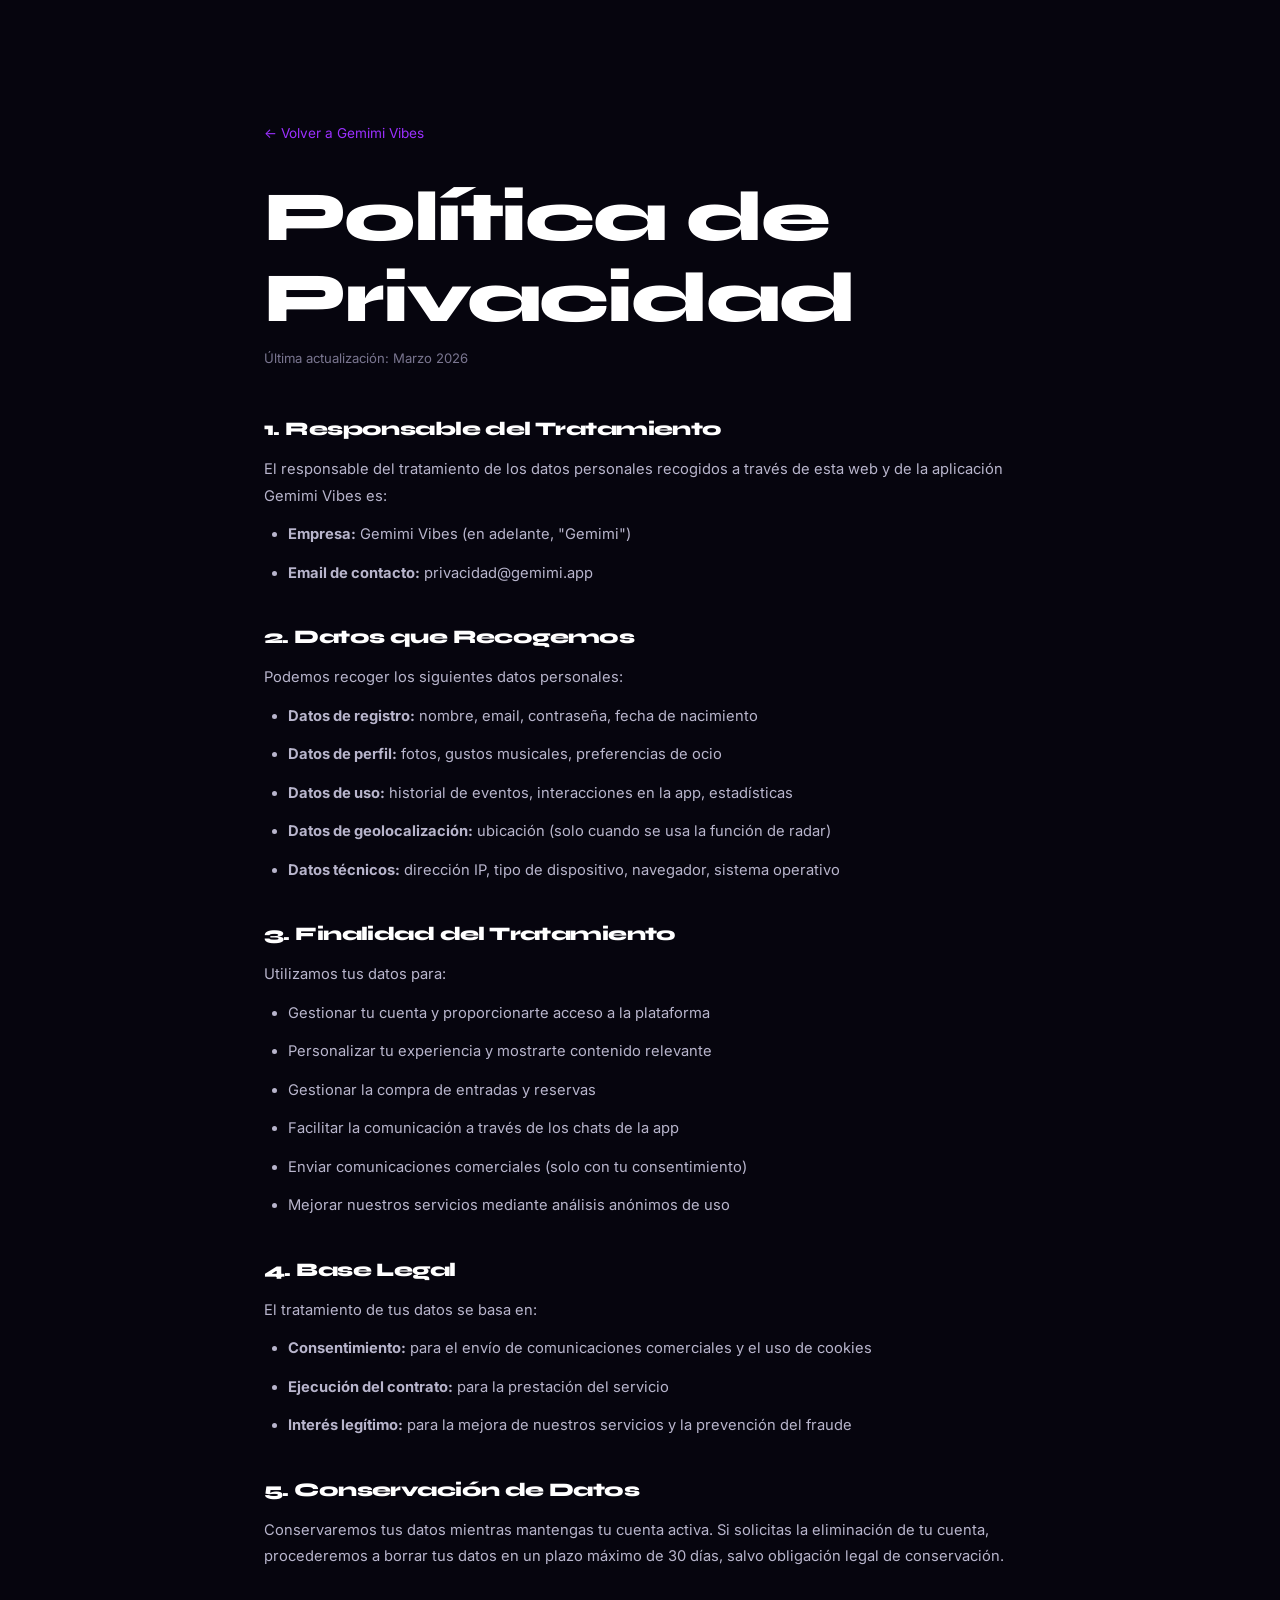
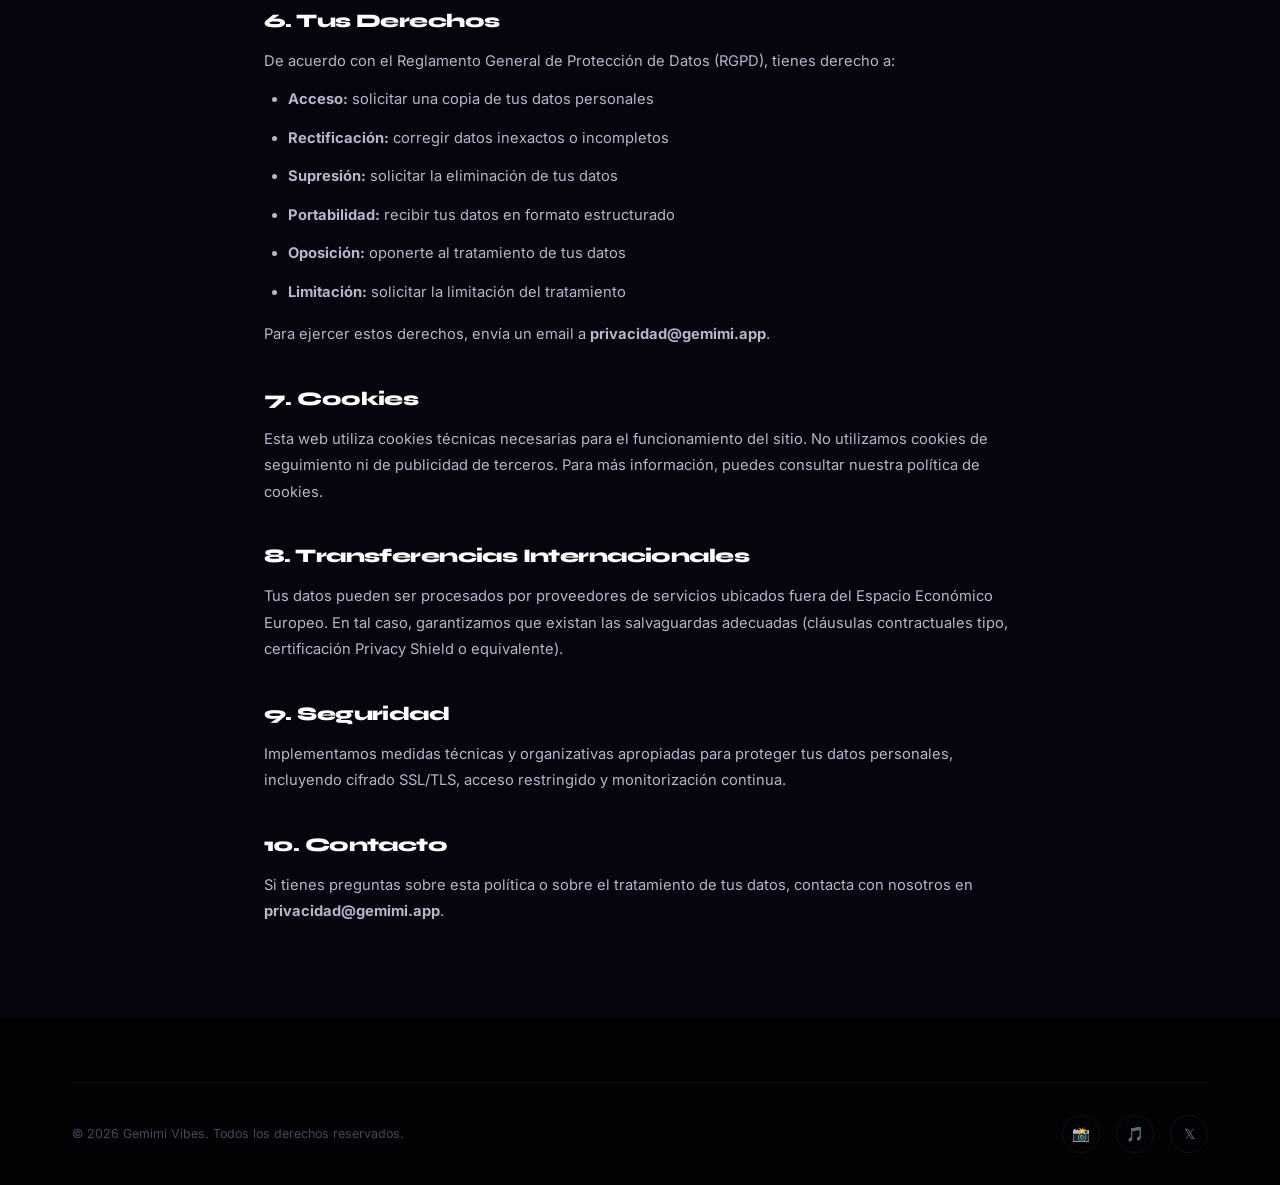
==== privacidad.html @ 0c58f9e0 "sesión: fixes landing (dashboard, intro, scroll, barras), marketing CTA, meta tags OG, páginas legal" ====
<!DOCTYPE html>
<html lang="es">

<head>
    <meta charset="UTF-8">
    <meta name="viewport" content="width=device-width, initial-scale=1.0">
    <meta name="description" content="Política de Privacidad de Gemimi Vibes — Cómo protegemos tus datos personales.">
    <title>Política de Privacidad — Gemimi Vibes</title>
    <meta name="theme-color" content="#06050E">
    <link rel="stylesheet" href="styles.css?v=14">
    <link rel="icon" type="image/png" href="logo-icon.png">
    <style>
        .legal-page {
            max-width: 800px;
            margin: 0 auto;
            padding: 120px 24px 80px;
        }

        .legal-page h1 {
            margin-bottom: 8px;
        }

        .legal-page .legal-updated {
            font-size: 0.82rem;
            color: var(--text-tertiary);
            margin-bottom: 48px;
        }

        .legal-page h2 {
            font-size: 1.2rem;
            margin: 40px 0 16px;
            color: var(--text-primary);
        }

        .legal-page p,
        .legal-page li {
            color: var(--text-secondary);
            font-size: 0.92rem;
            line-height: 1.8;
            margin-bottom: 12px;
        }

        .legal-page ul {
            padding-left: 24px;
            margin-bottom: 16px;
        }

        .legal-page a {
            color: var(--purple);
        }

        .legal-page a:hover {
            color: var(--pink);
        }

        .legal-back {
            display: inline-flex;
            align-items: center;
            gap: 8px;
            color: var(--text-tertiary);
            font-size: 0.85rem;
            margin-bottom: 32px;
            transition: color 0.2s;
        }

        .legal-back:hover {
            color: var(--purple);
        }
    </style>
</head>

<body>
    <div class="legal-page">
        <a href="index.html" class="legal-back">← Volver a Gemimi Vibes</a>
        <h1>Política de Privacidad</h1>
        <p class="legal-updated">Última actualización: Marzo 2026</p>

        <h2>1. Responsable del Tratamiento</h2>
        <p>El responsable del tratamiento de los datos personales recogidos a través de esta web y de la aplicación
            Gemimi Vibes es:</p>
        <ul>
            <li><strong>Empresa:</strong> Gemimi Vibes (en adelante, "Gemimi")</li>
            <li><strong>Email de contacto:</strong> privacidad@gemimi.app</li>
        </ul>

        <h2>2. Datos que Recogemos</h2>
        <p>Podemos recoger los siguientes datos personales:</p>
        <ul>
            <li><strong>Datos de registro:</strong> nombre, email, contraseña, fecha de nacimiento</li>
            <li><strong>Datos de perfil:</strong> fotos, gustos musicales, preferencias de ocio</li>
            <li><strong>Datos de uso:</strong> historial de eventos, interacciones en la app, estadísticas</li>
            <li><strong>Datos de geolocalización:</strong> ubicación (solo cuando se usa la función de radar)</li>
            <li><strong>Datos técnicos:</strong> dirección IP, tipo de dispositivo, navegador, sistema operativo</li>
        </ul>

        <h2>3. Finalidad del Tratamiento</h2>
        <p>Utilizamos tus datos para:</p>
        <ul>
            <li>Gestionar tu cuenta y proporcionarte acceso a la plataforma</li>
            <li>Personalizar tu experiencia y mostrarte contenido relevante</li>
            <li>Gestionar la compra de entradas y reservas</li>
            <li>Facilitar la comunicación a través de los chats de la app</li>
            <li>Enviar comunicaciones comerciales (solo con tu consentimiento)</li>
            <li>Mejorar nuestros servicios mediante análisis anónimos de uso</li>
        </ul>

        <h2>4. Base Legal</h2>
        <p>El tratamiento de tus datos se basa en:</p>
        <ul>
            <li><strong>Consentimiento:</strong> para el envío de comunicaciones comerciales y el uso de cookies</li>
            <li><strong>Ejecución del contrato:</strong> para la prestación del servicio</li>
            <li><strong>Interés legítimo:</strong> para la mejora de nuestros servicios y la prevención del fraude</li>
        </ul>

        <h2>5. Conservación de Datos</h2>
        <p>Conservaremos tus datos mientras mantengas tu cuenta activa. Si solicitas la eliminación de tu cuenta,
            procederemos a borrar tus datos en un plazo máximo de 30 días, salvo obligación legal de conservación.</p>

        <h2>6. Tus Derechos</h2>
        <p>De acuerdo con el Reglamento General de Protección de Datos (RGPD), tienes derecho a:</p>
        <ul>
            <li><strong>Acceso:</strong> solicitar una copia de tus datos personales</li>
            <li><strong>Rectificación:</strong> corregir datos inexactos o incompletos</li>
            <li><strong>Supresión:</strong> solicitar la eliminación de tus datos</li>
            <li><strong>Portabilidad:</strong> recibir tus datos en formato estructurado</li>
            <li><strong>Oposición:</strong> oponerte al tratamiento de tus datos</li>
            <li><strong>Limitación:</strong> solicitar la limitación del tratamiento</li>
        </ul>
        <p>Para ejercer estos derechos, envía un email a <strong>privacidad@gemimi.app</strong>.</p>

        <h2>7. Cookies</h2>
        <p>Esta web utiliza cookies técnicas necesarias para el funcionamiento del sitio. No utilizamos cookies de
            seguimiento ni de publicidad de terceros. Para más información, puedes consultar nuestra política de
            cookies.</p>

        <h2>8. Transferencias Internacionales</h2>
        <p>Tus datos pueden ser procesados por proveedores de servicios ubicados fuera del Espacio Económico Europeo. En
            tal caso, garantizamos que existan las salvaguardas adecuadas (cláusulas contractuales tipo, certificación
            Privacy Shield o equivalente).</p>

        <h2>9. Seguridad</h2>
        <p>Implementamos medidas técnicas y organizativas apropiadas para proteger tus datos personales, incluyendo
            cifrado SSL/TLS, acceso restringido y monitorización continua.</p>

        <h2>10. Contacto</h2>
        <p>Si tienes preguntas sobre esta política o sobre el tratamiento de tus datos, contacta con nosotros en
            <strong>privacidad@gemimi.app</strong>.</p>
    </div>

    <footer class="footer">
        <div class="container">
            <div class="footer-bottom">
                <p>&copy; 2026 Gemimi Vibes. Todos los derechos reservados.</p>
                <div class="social-links">
                    <a href="#" aria-label="Instagram">📸</a>
                    <a href="#" aria-label="TikTok">🎵</a>
                    <a href="#" aria-label="Twitter">𝕏</a>
                </div>
            </div>
        </div>
    </footer>
</body>

</html>
---- styles.css ----
/* ============================================
   GEMIMI VIBES — Official Website v2
   Premium Nightlife Design System
   ============================================ */

@import url('https://fonts.googleapis.com/css2?family=Syne:wght@400;500;600;700;800&family=Inter:wght@300;400;500;600;700&display=swap');

/* --- Design Tokens --- */
:root {
  /* Brand Colors — from official logo */
  --purple: #9B30FF;
  --purple-dark: #7B2FBE;
  --purple-deep: #5A1F8E;
  --pink: #FF4D6A;
  --pink-light: #FF6B8A;
  --gold: #FFD700;
  --gold-amber: #FFA500;

  /* Neon accents */
  --neon-cyan: #00E5FF;
  --neon-green: #00FF88;

  /* Backgrounds */
  --bg-void: #020204;
  --bg-deep: #06050E;
  --bg-dark: #0B0A14;
  --bg-card: #12111E;
  --bg-elevated: #1A1828;
  --bg-glass: rgba(18, 17, 30, 0.6);

  /* Text */
  --text-primary: #FFFFFF;
  --text-secondary: #B8B5CC;
  --text-tertiary: #7A7690;
  --text-disabled: #4A475C;

  /* Gradients */
  --gradient-brand: linear-gradient(135deg, var(--purple), var(--pink));
  --gradient-gold: linear-gradient(135deg, var(--gold), var(--gold-amber));
  --gradient-purple: linear-gradient(135deg, var(--purple), var(--purple-deep));
  --gradient-hero-bg:
    radial-gradient(ellipse at 20% 50%, rgba(155, 48, 255, 0.12) 0%, transparent 50%),
    radial-gradient(ellipse at 80% 20%, rgba(255, 77, 106, 0.08) 0%, transparent 50%),
    radial-gradient(ellipse at 50% 80%, rgba(255, 215, 0, 0.04) 0%, transparent 50%),
    var(--bg-deep);

  /* Typography */
  --font-display: 'Syne', sans-serif;
  --font-body: 'Inter', sans-serif;

  /* Spacing */
  --space-xs: 0.25rem;
  --space-sm: 0.5rem;
  --space-md: 1rem;
  --space-lg: 1.5rem;
  --space-xl: 2rem;
  --space-2xl: 3rem;
  --space-3xl: 4rem;
  --space-4xl: 6rem;
  --space-5xl: 8rem;

  /* Border Radius */
  --radius-sm: 8px;
  --radius-md: 14px;
  --radius-lg: 22px;
  --radius-xl: 30px;
  --radius-full: 50%;

  /* Glows */
  --glow-purple: 0 0 25px rgba(155, 48, 255, 0.35), 0 0 70px rgba(155, 48, 255, 0.1);
  --glow-pink: 0 0 25px rgba(255, 77, 106, 0.35), 0 0 70px rgba(255, 77, 106, 0.1);
  --glow-gold: 0 0 25px rgba(255, 215, 0, 0.35), 0 0 70px rgba(255, 215, 0, 0.1);
  --glow-cyan: 0 0 25px rgba(0, 229, 255, 0.35), 0 0 70px rgba(0, 229, 255, 0.1);
  --glow-text-purple: 0 0 12px rgba(155, 48, 255, 0.6), 0 0 40px rgba(155, 48, 255, 0.2);
  --gradient-cyan: linear-gradient(135deg, var(--neon-cyan), var(--purple));

  /* Transitions */
  --transition-fast: 0.25s cubic-bezier(0.4, 0, 0.2, 1);
  --transition-smooth: 0.5s cubic-bezier(0.4, 0, 0.2, 1);
  --transition-slow: 0.8s cubic-bezier(0.22, 1, 0.36, 1);
}

/* --- Reset --- */
*,
*::before,
*::after {
  margin: 0;
  padding: 0;
  box-sizing: border-box;
}

html {
  scroll-behavior: smooth;
  font-size: 16px;
  overflow-x: hidden;
}

body {
  font-family: var(--font-body);
  background: var(--bg-deep);
  color: var(--text-primary);
  line-height: 1.6;
  -webkit-font-smoothing: antialiased;
  -moz-osx-font-smoothing: grayscale;
  overflow-x: hidden;
}

body.intro-active {
  overflow: hidden;
}

a {
  color: var(--purple);
  text-decoration: none;
  transition: color var(--transition-fast);
}

a:hover {
  color: var(--pink);
}

img {
  max-width: 100%;
  height: auto;
  display: block;
}

/* --- Typography --- */
h1,
h2,
h3,
h4,
h5 {
  font-family: var(--font-display);
  font-weight: 800;
  line-height: 1.15;
  letter-spacing: -0.03em;
}

h1 {
  font-size: clamp(2.5rem, 5.5vw, 4.5rem);
}

h2 {
  font-size: clamp(2.2rem, 4.5vw, 4rem);
}

h3 {
  font-size: clamp(1.3rem, 2.5vw, 1.75rem);
}

.text-gradient {
  background: var(--gradient-brand);
  -webkit-background-clip: text;
  -webkit-text-fill-color: transparent;
  background-clip: text;
}

.text-gradient .word-reveal {
  background: var(--gradient-brand);
  -webkit-background-clip: text;
  -webkit-text-fill-color: transparent;
  background-clip: text;
}

.text-gradient-gold {
  background: var(--gradient-gold);
  -webkit-background-clip: text;
  -webkit-text-fill-color: transparent;
  background-clip: text;
}

.text-gradient-gold .word-reveal {
  background: var(--gradient-gold);
  -webkit-background-clip: text;
  -webkit-text-fill-color: transparent;
  background-clip: text;
}

/* --- Layout --- */
.container {
  max-width: 1200px;
  margin: 0 auto;
  padding: 0 var(--space-xl);
}

section {
  padding: var(--space-5xl) 0;
  position: relative;
}

/* ============================================
   CINEMATIC INTRO — v2
   ============================================ */
#intro {
  position: fixed;
  top: 0;
  left: 0;
  width: 100vw;
  height: 100vh;
  background: var(--bg-void);
  z-index: 10000;
  display: flex;
  flex-direction: column;
  align-items: center;
  justify-content: flex-end;
  padding-bottom: 80px;
  transition: opacity 1.2s ease-out, transform 1.2s ease-out, filter 1.2s ease-out;
  overflow: hidden;
}

.intro-video {
  position: absolute;
  top: 50%;
  left: 50%;
  transform: translate(-50%, -50%);
  max-width: 95%;
  max-height: 90%;
  width: auto;
  height: auto;
  object-fit: contain;
  z-index: 1;
}

.intro-video-overlay {
  position: absolute;
  top: 0;
  left: 0;
  width: 100%;
  height: 100%;
  background: linear-gradient(to bottom, rgba(0, 0, 0, 0.05) 0%, rgba(0, 0, 0, 0.2) 70%, rgba(6, 5, 14, 0.85) 100%);
  z-index: 2;
  pointer-events: none;
}

/* Mute toggle — small corner icon */
.mute-toggle {
  position: absolute;
  top: 20px;
  right: 20px;
  z-index: 5;
  width: 44px;
  height: 44px;
  border-radius: 50%;
  background: rgba(255, 255, 255, 0.1);
  border: 1px solid rgba(255, 255, 255, 0.2);
  backdrop-filter: blur(10px);
  cursor: pointer;
  display: flex;
  align-items: center;
  justify-content: center;
  font-size: 1.1rem;
  transition: all var(--transition-fast);
  opacity: 0;
  animation: fadeSlideUp 0.5s forwards;
  animation-delay: 0.5s;
}

.mute-toggle:hover {
  background: rgba(255, 255, 255, 0.2);
  border-color: rgba(255, 255, 255, 0.4);
  transform: scale(1.1);
}

/* Quick skip button — always visible during intro */
.quick-skip {
  position: absolute;
  top: 72px;
  right: 20px;
  z-index: 5;
  width: 44px;
  height: 44px;
  border-radius: 50%;
  background: rgba(255, 255, 255, 0.1);
  border: 1px solid rgba(255, 255, 255, 0.2);
  backdrop-filter: blur(10px);
  cursor: pointer;
  display: flex;
  align-items: center;
  justify-content: center;
  color: rgba(255, 255, 255, 0.8);
  transition: all var(--transition-fast);
  opacity: 0;
  animation: fadeSlideUp 0.5s forwards;
  animation-delay: 1s;
}

.quick-skip:hover {
  background: rgba(255, 255, 255, 0.25);
  border-color: rgba(0, 229, 255, 0.5);
  color: var(--neon-cyan);
  transform: scale(1.1);
  box-shadow: 0 0 15px rgba(0, 229, 255, 0.2);
}

/* Skip button hidden until video ends */
.skip-intro-hidden {
  position: relative;
  z-index: 5;
  font-family: var(--font-display);
  font-size: 0.9rem;
  font-weight: 700;
  color: var(--text-primary);
  letter-spacing: 0.1em;
  text-transform: uppercase;
  background: rgba(0, 229, 255, 0.08);
  border: 1px solid rgba(0, 229, 255, 0.3);
  padding: 14px 40px;
  border-radius: var(--radius-xl);
  cursor: pointer;
  transition: all var(--transition-fast);
  backdrop-filter: blur(10px);
  opacity: 0;
  transform: translateY(20px);
  pointer-events: none;
}

.skip-intro-hidden.visible {
  opacity: 1;
  transform: translateY(0);
  pointer-events: auto;
  transition: opacity 0.6s ease, transform 0.6s ease;
}

.skip-intro-hidden:hover {
  color: var(--neon-cyan);
  border-color: rgba(0, 229, 255, 0.6);
  background: rgba(0, 229, 255, 0.12);
  box-shadow: 0 0 30px rgba(0, 229, 255, 0.2), 0 0 60px rgba(0, 229, 255, 0.05);
  transform: translateY(-2px);
}

#intro.fade-out {
  opacity: 0;
  transform: scale(1.1);
  filter: blur(10px);
  pointer-events: none;
}

#intro.hidden {
  display: none;
}

/* Animated background orbs for intro */
.intro-orb {
  position: absolute;
  border-radius: 50%;
  filter: blur(80px);
  opacity: 0;
  animation: orbPulse 4s ease-in-out infinite;
}

.intro-orb-1 {
  width: 400px;
  height: 400px;
  background: rgba(155, 48, 255, 0.2);
  top: 20%;
  left: 30%;
  animation-delay: 0s;
}

.intro-orb-2 {
  width: 300px;
  height: 300px;
  background: rgba(255, 77, 106, 0.15);
  bottom: 30%;
  right: 25%;
  animation-delay: 1.5s;
}

.intro-orb-3 {
  width: 200px;
  height: 200px;
  background: rgba(255, 215, 0, 0.1);
  top: 50%;
  left: 50%;
  transform: translate(-50%, -50%);
  animation-delay: 0.8s;
}

@keyframes orbPulse {

  0%,
  100% {
    opacity: 0.3;
    transform: scale(1);
  }

  50% {
    opacity: 0.8;
    transform: scale(1.3);
  }
}

.intro-logo-wrapper {
  position: relative;
  z-index: 2;
  display: flex;
  flex-direction: column;
  align-items: center;
}

.intro-logo-img {
  width: clamp(180px, 30vw, 320px);
  height: auto;
  opacity: 0;
  transform: scale(0.5) rotateY(90deg);
  animation: logoReveal3D 1.2s cubic-bezier(0.22, 1, 0.36, 1) forwards;
  animation-delay: 0.3s;
  filter: drop-shadow(0 0 40px rgba(155, 48, 255, 0.6)) drop-shadow(0 0 80px rgba(155, 48, 255, 0.3));
}


@keyframes logoReveal3D {
  0% {
    opacity: 0;
    transform: scale(0.5) rotateY(90deg);
    filter: drop-shadow(0 0 0 rgba(155, 48, 255, 0));
  }

  60% {
    opacity: 1;
    transform: scale(1.08) rotateY(-5deg);
    filter: drop-shadow(0 0 40px rgba(155, 48, 255, 0.5));
  }

  100% {
    opacity: 1;
    transform: scale(1) rotateY(0deg);
    filter: drop-shadow(0 0 30px rgba(155, 48, 255, 0.3));
  }
}

.intro-text-brand {
  font-family: var(--font-display);
  font-size: clamp(2.5rem, 8vw, 5rem);
  font-weight: 800;
  letter-spacing: 0.12em;
  margin-top: var(--space-lg);
  opacity: 0;
  overflow: hidden;
}

.intro-text-brand .letter {
  display: inline-block;
  opacity: 0;
  transform: translateY(50px);
  animation: letterPop 0.6s cubic-bezier(0.34, 1.56, 0.64, 1) forwards;
  background: var(--gradient-brand);
  -webkit-background-clip: text;
  -webkit-text-fill-color: transparent;
  background-clip: text;
  filter: drop-shadow(0 0 8px rgba(155, 48, 255, 0.3));
}

.intro-text-brand .letter:nth-child(1) {
  animation-delay: 1.0s;
}

.intro-text-brand .letter:nth-child(2) {
  animation-delay: 1.1s;
}

.intro-text-brand .letter:nth-child(3) {
  animation-delay: 1.2s;
}

.intro-text-brand .letter:nth-child(4) {
  animation-delay: 1.3s;
}

.intro-text-brand .letter:nth-child(5) {
  animation-delay: 1.4s;
}

.intro-text-brand .letter:nth-child(6) {
  animation-delay: 1.5s;
}

@keyframes letterPop {
  0% {
    opacity: 0;
    transform: translateY(50px) scale(0.5);
  }

  80% {
    transform: translateY(-3px) scale(1.05);
  }

  100% {
    opacity: 1;
    transform: translateY(0) scale(1);
  }
}

.intro-vibes {
  font-family: var(--font-display);
  font-size: clamp(0.9rem, 2.5vw, 1.4rem);
  font-weight: 700;
  color: var(--pink);
  letter-spacing: 0.5em;
  text-transform: uppercase;
  margin-top: var(--space-sm);
  opacity: 0;
  animation: fadeSlideUp 0.8s forwards;
  animation-delay: 1.8s;
  text-shadow: 0 0 20px rgba(255, 77, 106, 0.4);
}

.intro-tagline {
  font-family: var(--font-body);
  font-size: clamp(0.85rem, 1.5vw, 1.1rem);
  color: var(--text-tertiary);
  letter-spacing: 0.15em;
  margin-top: var(--space-xl);
  opacity: 0;
  animation: fadeSlideUp 0.8s forwards;
  animation-delay: 2.3s;
}

@keyframes fadeSlideUp {
  from {
    opacity: 0;
    transform: translateY(20px);
  }

  to {
    opacity: 1;
    transform: translateY(0);
  }
}

.intro-line-animated {
  width: 0;
  height: 2px;
  background: var(--gradient-brand);
  margin-top: var(--space-lg);
  border-radius: 2px;
  animation: lineGrow 1.2s cubic-bezier(0.4, 0, 0.2, 1) forwards;
  animation-delay: 2.5s;
  box-shadow: 0 0 10px rgba(155, 48, 255, 0.3);
}

@keyframes lineGrow {
  to {
    width: 140px;
  }
}

.intro-glow-ring {
  position: absolute;
  border-radius: 50%;
  border: 1.5px solid rgba(155, 48, 255, 0.15);
  opacity: 0;
  animation: ringExpand 2.5s ease-out forwards;
  pointer-events: none;
}

.intro-glow-ring:nth-child(4) {
  width: 300px;
  height: 300px;
  animation-delay: 1.3s;
}

.intro-glow-ring:nth-child(5) {
  width: 500px;
  height: 500px;
  animation-delay: 1.6s;
}

.intro-glow-ring:nth-child(6) {
  width: 800px;
  height: 800px;
  animation-delay: 1.9s;
}

@keyframes ringExpand {
  0% {
    opacity: 0.5;
    transform: scale(0.2);
    border-color: rgba(155, 48, 255, 0.3);
    box-shadow: 0 0 20px rgba(155, 48, 255, 0.15);
  }

  100% {
    opacity: 0;
    transform: scale(1.8);
    border-color: transparent;
    box-shadow: none;
  }
}

#skip-intro {
  position: relative;
  z-index: 5;
  font-family: var(--font-display);
  font-size: 0.9rem;
  font-weight: 700;
  color: var(--text-primary);
  letter-spacing: 0.1em;
  text-transform: uppercase;
  background: rgba(0, 229, 255, 0.08);
  border: 1px solid rgba(0, 229, 255, 0.3);
  padding: 14px 40px;
  border-radius: var(--radius-xl);
  cursor: pointer;
  transition: all var(--transition-fast);
  opacity: 0;
  pointer-events: none;
  backdrop-filter: blur(10px);
}

#skip-intro:hover {
  color: var(--neon-cyan);
  border-color: rgba(0, 229, 255, 0.6);
  background: rgba(0, 229, 255, 0.12);
  box-shadow: 0 0 30px rgba(0, 229, 255, 0.2), 0 0 60px rgba(0, 229, 255, 0.05);
  transform: translateY(-2px);
}

/* ============================================
   NAVBAR
   ============================================ */
.navbar {
  position: fixed;
  top: 0;
  left: 0;
  right: 0;
  z-index: 1000;
  padding: var(--space-md) 0;
  transition: all var(--transition-smooth);
  background: transparent;
}

.navbar.scrolled {
  background: rgba(6, 5, 14, 0.8);
  backdrop-filter: blur(24px) saturate(120%);
  -webkit-backdrop-filter: blur(24px) saturate(120%);
  border-bottom: 1px solid rgba(0, 229, 255, 0.08);
  padding: 10px 0;
}

.navbar .container {
  display: flex;
  justify-content: space-between;
  align-items: center;
}

.nav-logo-wrap {
  display: flex;
  align-items: center;
  gap: 10px;
}

.nav-logo-icon {
  width: 32px;
  height: 32px;
}

.nav-logo-text {
  font-family: var(--font-display);
  font-size: 1.3rem;
  font-weight: 800;
  background: var(--gradient-brand);
  -webkit-background-clip: text;
  -webkit-text-fill-color: transparent;
  background-clip: text;
  letter-spacing: 0.08em;
}

.nav-links {
  display: flex;
  align-items: center;
  gap: var(--space-xl);
  list-style: none;
}

.nav-links a {
  font-size: 0.82rem;
  font-weight: 500;
  color: var(--text-secondary);
  letter-spacing: 0.04em;
  text-transform: uppercase;
  transition: all var(--transition-fast);
  position: relative;
}

.nav-links a::after {
  content: '';
  position: absolute;
  bottom: -4px;
  left: 0;
  width: 0;
  height: 2px;
  background: var(--gradient-brand);
  transition: width var(--transition-fast);
  border-radius: 2px;
}

.nav-links a:hover {
  color: var(--text-primary);
}

.nav-links a:hover::after {
  width: 100%;
}

.nav-cta {
  display: inline-flex;
  align-items: center;
  gap: 6px;
  padding: 10px 22px;
  background: var(--gradient-brand);
  color: white !important;
  font-weight: 700 !important;
  border-radius: var(--radius-xl);
  font-size: 0.78rem !important;
  text-transform: uppercase !important;
  letter-spacing: 0.04em !important;
  transition: all var(--transition-fast) !important;
  box-shadow: var(--glow-purple);
}

.nav-cta:hover {
  transform: translateY(-2px) scale(1.02);
  box-shadow: 0 0 40px rgba(155, 48, 255, 0.5), 0 0 100px rgba(155, 48, 255, 0.15);
}

.nav-cta::after {
  display: none !important;
}

.nav-toggle {
  display: none;
  flex-direction: column;
  gap: 5px;
  background: none;
  border: none;
  cursor: pointer;
  padding: 4px;
}

.nav-toggle span {
  display: block;
  width: 24px;
  height: 2px;
  background: var(--text-primary);
  transition: all var(--transition-fast);
  border-radius: 2px;
}

/* ============================================
   HERO SECTION
   ============================================ */
#hero {
  min-height: 100vh;
  display: flex;
  align-items: center;
  background: var(--gradient-hero-bg);
  position: relative;
  overflow: hidden;
  padding-top: 80px;
}

/* Hero background photo */
.hero-bg-image {
  position: absolute;
  top: 0;
  left: 0;
  right: 0;
  bottom: 0;
  background-image: url('portada hero.jpeg');
  background-size: cover;
  background-position: center;
  opacity: 0.25;
  z-index: 0;
}

.hero-bg-image::after {
  content: '';
  position: absolute;
  top: 0;
  left: 0;
  right: 0;
  bottom: 0;
  background: linear-gradient(180deg,
      rgba(6, 5, 14, 0.7) 0%,
      rgba(6, 5, 14, 0.4) 40%,
      rgba(6, 5, 14, 0.8) 100%);
}

/* Background animated mesh */
.hero-mesh {
  position: absolute;
  top: 0;
  left: 0;
  right: 0;
  bottom: 0;
  overflow: hidden;
  pointer-events: none;
}

.hero-mesh-orb {
  position: absolute;
  border-radius: 50%;
  filter: blur(100px);
  opacity: 0.4;
}

.hero-mesh-orb:nth-child(1) {
  width: 600px;
  height: 600px;
  background: rgba(155, 48, 255, 0.1);
  top: -200px;
  right: -100px;
  animation: meshFloat 20s ease-in-out infinite;
}

.hero-mesh-orb:nth-child(2) {
  width: 400px;
  height: 400px;
  background: rgba(255, 77, 106, 0.07);
  bottom: -100px;
  left: -50px;
  animation: meshFloat 25s ease-in-out infinite reverse;
}

.hero-mesh-orb:nth-child(3) {
  width: 300px;
  height: 300px;
  background: rgba(255, 215, 0, 0.05);
  top: 40%;
  left: 40%;
  animation: meshFloat 18s ease-in-out infinite;
  animation-delay: -5s;
}

@keyframes meshFloat {

  0%,
  100% {
    transform: translate(0, 0) scale(1);
  }

  25% {
    transform: translate(30px, -40px) scale(1.1);
  }

  50% {
    transform: translate(-20px, 20px) scale(0.9);
  }

  75% {
    transform: translate(40px, 30px) scale(1.05);
  }
}

/* Grid pattern overlay */
#hero::before {
  content: '';
  position: absolute;
  top: 0;
  left: 0;
  right: 0;
  bottom: 0;
  background-image:
    linear-gradient(rgba(155, 48, 255, 0.03) 1px, transparent 1px),
    linear-gradient(90deg, rgba(155, 48, 255, 0.03) 1px, transparent 1px);
  background-size: 60px 60px;
  mask-image: radial-gradient(ellipse at center, rgba(0, 0, 0, 0.4) 0%, transparent 70%);
  pointer-events: none;
  z-index: 1;
}

.hero-content {
  display: grid;
  grid-template-columns: 1.1fr 0.9fr;
  gap: var(--space-4xl);
  align-items: center;
  position: relative;
  z-index: 2;
}

.hero-text {
  max-width: 620px;
}

.hero-badge {
  display: inline-flex;
  align-items: center;
  gap: var(--space-sm);
  padding: 6px 16px;
  background: rgba(255, 215, 0, 0.08);
  border: 1px solid rgba(255, 215, 0, 0.25);
  border-radius: var(--radius-xl);
  font-size: 0.72rem;
  font-weight: 600;
  color: var(--gold);
  text-transform: uppercase;
  letter-spacing: 0.12em;
  margin-bottom: var(--space-xl);
  backdrop-filter: blur(8px);
}

.hero-badge::before {
  content: '';
  width: 7px;
  height: 7px;
  border-radius: 50%;
  background: var(--gold);
  box-shadow: 0 0 10px var(--gold);
  animation: badgePulse 2s infinite;
}

@keyframes badgePulse {

  0%,
  100% {
    opacity: 1;
    transform: scale(1);
  }

  50% {
    opacity: 0.3;
    transform: scale(0.8);
  }
}

.hero-text h1 {
  margin-bottom: var(--space-lg);
  padding-bottom: 4px;
}

.hero-text p {
  font-size: clamp(1rem, 1.4vw, 1.15rem);
  color: var(--text-secondary);
  line-height: 1.75;
  margin-bottom: var(--space-2xl);
  max-width: 500px;
}

.hero-buttons {
  display: flex;
  gap: var(--space-md);
  flex-wrap: wrap;
}

.hero-stats {
  display: flex;
  gap: var(--space-2xl);
  margin-top: var(--space-3xl);
  padding-top: var(--space-2xl);
  border-top: 1px solid rgba(255, 255, 255, 0.05);
}

.stat-item {
  text-align: left;
  display: flex;
  flex-direction: column;
  gap: 2px;
}

.stat-icon {
  font-size: 1.5rem;
  margin-bottom: 4px;
}

.stat-number {
  font-family: var(--font-display);
  font-size: 2.2rem;
  font-weight: 800;
  background: var(--gradient-brand);
  -webkit-background-clip: text;
  -webkit-text-fill-color: transparent;
  background-clip: text;
  display: block;
}

.stat-label {
  font-size: 0.82rem;
  color: var(--text-primary);
  font-weight: 600;
  letter-spacing: 0.02em;
}

.stat-sublabel {
  font-size: 0.68rem;
  color: var(--text-tertiary);
  text-transform: uppercase;
  letter-spacing: 0.06em;
}

/* Hero Visual */
.hero-visual {
  display: flex;
  justify-content: center;
  align-items: center;
  position: relative;
}

.phone-mockup {
  position: relative;
  width: 300px;
  z-index: 2;
  animation: phoneFloat 8s ease-in-out infinite;
}

@keyframes phoneFloat {

  0%,
  100% {
    transform: translateY(0) rotate(0deg);
  }

  50% {
    transform: translateY(-15px) rotate(1deg);
  }
}

.phone-mockup img {
  width: 100%;
  border-radius: var(--radius-lg);
  box-shadow: 0 50px 100px rgba(0, 0, 0, 0.6), 0 0 40px rgba(155, 48, 255, 0.1);
}

.phone-glow {
  position: absolute;
  bottom: -50px;
  left: 50%;
  transform: translateX(-50%);
  width: 80%;
  height: 150px;
  background: radial-gradient(ellipse, rgba(155, 48, 255, 0.2) 0%, transparent 70%);
  filter: blur(40px);
  pointer-events: none;
}

.hero-float-card {
  position: absolute;
  background: var(--bg-glass);
  backdrop-filter: blur(24px) saturate(120%);
  border: 1px solid rgba(255, 255, 255, 0.08);
  border-radius: var(--radius-md);
  padding: 14px 18px;
  display: flex;
  align-items: center;
  gap: var(--space-md);
  animation: cardFloat 7s ease-in-out infinite;
  z-index: 3;
  box-shadow: 0 10px 40px rgba(0, 0, 0, 0.3);
}

.hero-float-card:nth-child(2) {
  top: 5%;
  right: -40px;
  animation-delay: -2s;
}

.hero-float-card:nth-child(3) {
  bottom: 18%;
  left: -50px;
  animation-delay: -4.5s;
}

@keyframes cardFloat {

  0%,
  100% {
    transform: translateY(0) rotate(0deg);
  }

  50% {
    transform: translateY(-14px) rotate(0.5deg);
  }
}

.float-icon {
  width: 42px;
  height: 42px;
  border-radius: var(--radius-sm);
  display: flex;
  align-items: center;
  justify-content: center;
  font-size: 1.2rem;
  flex-shrink: 0;
}

.float-icon.purple {
  background: rgba(155, 48, 255, 0.15);
}

.float-icon.pink {
  background: rgba(255, 77, 106, 0.15);
}

.float-icon.gold {
  background: rgba(255, 215, 0, 0.15);
}

.float-text {
  font-size: 0.8rem;
}

.float-text strong {
  display: block;
  font-weight: 600;
  color: var(--text-primary);
  font-size: 0.85rem;
}

.float-text span {
  color: var(--text-tertiary);
  font-size: 0.7rem;
}

/* ============================================
   BUTTONS
   ============================================ */
.btn {
  display: inline-flex;
  align-items: center;
  gap: var(--space-sm);
  padding: 15px 30px;
  font-family: var(--font-body);
  font-size: 0.88rem;
  font-weight: 600;
  border-radius: var(--radius-xl);
  border: none;
  cursor: pointer;
  transition: all var(--transition-fast);
  text-transform: uppercase;
  letter-spacing: 0.04em;
  position: relative;
  overflow: hidden;
}

.btn::before {
  content: '';
  position: absolute;
  top: 0;
  left: -100%;
  right: 0;
  bottom: 0;
  width: 200%;
  background: linear-gradient(90deg, transparent, rgba(255, 255, 255, 0.15), transparent);
  transition: left 0.5s;
}

.btn:hover::before {
  left: 100%;
}

.btn-primary {
  background: var(--gradient-brand);
  color: white;
  box-shadow: var(--glow-purple);
}

.btn-primary:hover {
  transform: translateY(-3px) scale(1.02);
  box-shadow: 0 0 50px rgba(155, 48, 255, 0.5), 0 8px 30px rgba(0, 0, 0, 0.3);
  color: white;
}

.btn-outline {
  background: transparent;
  color: var(--text-primary);
  border: 1px solid rgba(255, 255, 255, 0.12);
}

.btn-outline:hover {
  border-color: var(--purple);
  background: rgba(155, 48, 255, 0.05);
  color: var(--purple);
  transform: translateY(-3px);
}

.btn-gold {
  background: var(--gradient-gold);
  color: var(--bg-deep);
  box-shadow: var(--glow-gold);
}

.btn-gold:hover {
  transform: translateY(-3px) scale(1.02);
  box-shadow: 0 0 50px rgba(255, 215, 0, 0.5);
  color: var(--bg-deep);
}

/* ============================================
   SECTION HEADERS
   ============================================ */
.section-header {
  text-align: center;
  max-width: 720px;
  margin: 0 auto var(--space-3xl);
}

.section-tag {
  display: inline-flex;
  align-items: center;
  gap: 8px;
  font-size: 0.72rem;
  font-weight: 700;
  color: var(--neon-cyan);
  text-transform: uppercase;
  letter-spacing: 0.2em;
  margin-bottom: var(--space-lg);
  padding: 6px 16px;
  background: rgba(0, 229, 255, 0.04);
  border: 1px solid rgba(0, 229, 255, 0.15);
  border-radius: var(--radius-xl);
}

.section-tag .tag-dot {
  width: 5px;
  height: 5px;
  border-radius: 50%;
  background: var(--neon-cyan);
  box-shadow: 0 0 6px var(--neon-cyan);
}

.section-header h2 {
  margin-bottom: var(--space-lg);
}

.section-header p {
  color: var(--text-secondary);
  font-size: 1.05rem;
  line-height: 1.75;
}

/* ============================================
   FEATURES — CLIENTS
   ============================================ */
#clients {
  background: var(--bg-dark);
  position: relative;
}

#clients::before {
  content: '';
  position: absolute;
  top: 0;
  left: 0;
  right: 0;
  height: 1px;
  background: linear-gradient(90deg, transparent, rgba(155, 48, 255, 0.25), transparent);
}

.features-grid {
  display: grid;
  grid-template-columns: repeat(3, 1fr);
  gap: var(--space-lg);
}

.feature-card {
  background: var(--bg-card);
  border: 1px solid rgba(0, 229, 255, 0.08);
  border-radius: var(--radius-lg);
  padding: var(--space-2xl);
  transition: all var(--transition-smooth);
  position: relative;
  overflow: hidden;
}

/* Cyan neon corner accents — top-left */
.feature-card::before {
  content: '';
  position: absolute;
  top: 0;
  left: 0;
  width: 60px;
  height: 60px;
  border-top: 2px solid var(--neon-cyan);
  border-left: 2px solid var(--neon-cyan);
  border-radius: var(--radius-lg) 0 0 0;
  opacity: 0.4;
  transition: all var(--transition-smooth);
  filter: drop-shadow(0 0 6px rgba(0, 229, 255, 0.4));
}

/* Cyan neon corner accents — bottom-right */
.feature-card::after {
  content: '';
  position: absolute;
  bottom: 0;
  right: 0;
  width: 60px;
  height: 60px;
  border-bottom: 2px solid var(--neon-cyan);
  border-right: 2px solid var(--neon-cyan);
  border-radius: 0 0 var(--radius-lg) 0;
  opacity: 0.4;
  transition: all var(--transition-smooth);
  filter: drop-shadow(0 0 6px rgba(0, 229, 255, 0.4));
  pointer-events: none;
}

.feature-card:hover {
  border-color: rgba(0, 229, 255, 0.2);
  box-shadow: 0 25px 70px rgba(0, 0, 0, 0.35), 0 0 30px rgba(0, 229, 255, 0.08);
}

.feature-card:hover::before,
.feature-card:hover::after {
  opacity: 1;
  width: 80px;
  height: 80px;
  filter: drop-shadow(0 0 12px rgba(0, 229, 255, 0.6));
}

.feature-icon {
  width: 58px;
  height: 58px;
  border-radius: var(--radius-md);
  display: flex;
  align-items: center;
  justify-content: center;
  font-size: 1.5rem;
  margin-bottom: var(--space-lg);
}

.feature-icon.purple {
  background: rgba(155, 48, 255, 0.1);
  box-shadow: 0 0 20px rgba(155, 48, 255, 0.08);
}

.feature-icon.pink {
  background: rgba(255, 77, 106, 0.1);
  box-shadow: 0 0 20px rgba(255, 77, 106, 0.08);
}

.feature-icon.gold {
  background: rgba(255, 215, 0, 0.1);
  box-shadow: 0 0 20px rgba(255, 215, 0, 0.08);
}

.feature-icon.green {
  background: rgba(0, 255, 136, 0.1);
  box-shadow: 0 0 20px rgba(0, 255, 136, 0.08);
}

.feature-icon.cyan {
  background: rgba(0, 229, 255, 0.1);
  box-shadow: 0 0 20px rgba(0, 229, 255, 0.08);
}

.feature-card h3 {
  margin-bottom: var(--space-sm);
  font-size: 1.15rem;
}

.feature-card p {
  color: var(--text-secondary);
  font-size: 0.88rem;
  line-height: 1.7;
}

/* ============================================
   FEATURES — BUSINESSES
   ============================================ */
#negocios {
  background: var(--bg-deep);
  position: relative;
  overflow: hidden;
}

#negocios::before {
  content: '';
  position: absolute;
  top: 0;
  left: 0;
  right: 0;
  height: 1px;
  background: linear-gradient(90deg, transparent, rgba(255, 215, 0, 0.25), transparent);
}

.business-layout {
  display: grid;
  grid-template-columns: 1fr 1fr;
  gap: var(--space-4xl);
  align-items: center;
}

.business-text h2 {
  margin-bottom: var(--space-lg);
}

.business-text>p {
  color: var(--text-secondary);
  font-size: 1.05rem;
  line-height: 1.75;
  margin-bottom: var(--space-2xl);
}

.module-list {
  display: flex;
  flex-direction: column;
  gap: 10px;
}

.module-item {
  display: flex;
  align-items: center;
  gap: var(--space-md);
  padding: 14px 20px;
  background: var(--bg-card);
  border-radius: var(--radius-md);
  border: 1px solid rgba(255, 255, 255, 0.03);
  transition: all var(--transition-fast);
  cursor: default;
}

.module-item:hover {
  border-color: rgba(255, 215, 0, 0.15);
  background: var(--bg-elevated);
  transform: translateX(10px);
  box-shadow: 0 5px 20px rgba(0, 0, 0, 0.2);
}

.module-icon {
  font-size: 1.3rem;
  width: 40px;
  text-align: center;
  flex-shrink: 0;
}

.module-info h4 {
  font-family: var(--font-display);
  font-size: 0.92rem;
  font-weight: 700;
}

.module-info p {
  font-size: 0.78rem;
  color: var(--text-tertiary);
  margin-top: 2px;
}

/* Dashboard */
.dashboard-visual {
  position: relative;
}

.dashboard-card {
  background: var(--bg-card);
  border: 1px solid rgba(255, 255, 255, 0.06);
  border-radius: var(--radius-lg);
  padding: var(--space-2xl);
  position: relative;
  overflow: visible;
  box-shadow: 0 30px 80px rgba(0, 0, 0, 0.4);
  transition: transform 0.4s ease, box-shadow 0.4s ease;
}

.dashboard-card::before {
  content: '';
  position: absolute;
  top: 0;
  left: 0;
  right: 0;
  height: 42px;
  background: var(--bg-elevated);
  border-bottom: 1px solid rgba(255, 255, 255, 0.04);
}

.dashboard-dots {
  display: flex;
  gap: 7px;
  position: absolute;
  top: 14px;
  left: var(--space-xl);
  z-index: 2;
}

.dashboard-dots span {
  width: 11px;
  height: 11px;
  border-radius: 50%;
}

.dashboard-dots span:nth-child(1) {
  background: #FF5F56;
}

.dashboard-dots span:nth-child(2) {
  background: #FFBD2E;
}

.dashboard-dots span:nth-child(3) {
  background: #27C93F;
}

.dashboard-content {
  margin-top: var(--space-xl);
}

.dashboard-header {
  display: flex;
  justify-content: space-between;
  align-items: center;
  margin-bottom: var(--space-xl);
}

.dashboard-header h4 {
  font-family: var(--font-display);
  font-weight: 700;
  font-size: 1.1rem;
}

.dashboard-badge {
  font-size: 0.7rem;
  padding: 5px 14px;
  background: rgba(0, 255, 136, 0.1);
  color: var(--neon-green);
  border-radius: var(--radius-xl);
  font-weight: 600;
}

.dashboard-stats-row {
  display: grid;
  grid-template-columns: repeat(3, 1fr);
  gap: var(--space-md);
  margin-bottom: var(--space-xl);
}

.dash-stat {
  background: var(--bg-elevated);
  border-radius: var(--radius-sm);
  padding: var(--space-lg) var(--space-md);
  text-align: center;
  border: 1px solid rgba(255, 255, 255, 0.03);
}

.dash-stat .number {
  font-family: var(--font-display);
  font-size: 1.6rem;
  font-weight: 800;
  display: block;
}

.dash-stat .number.purple {
  color: var(--purple);
}

.dash-stat .number.gold {
  color: var(--gold);
}

.dash-stat .number.green {
  color: var(--neon-green);
}

.dash-stat .label {
  font-size: 0.68rem;
  color: var(--text-tertiary);
  text-transform: uppercase;
  letter-spacing: 0.05em;
  margin-top: 4px;
}

.chart-placeholder {
  width: 100%;
  height: 130px;
  background: var(--bg-elevated);
  border-radius: var(--radius-sm);
  overflow: visible;
  border: 1px solid rgba(255, 255, 255, 0.03);
}

.chart-bars {
  display: flex;
  align-items: flex-end;
  gap: 8px;
  height: 100%;
  padding: var(--space-md);
}

.chart-bar {
  flex: 1;
  border-radius: 4px 4px 0 0;
  background: var(--gradient-brand);
  opacity: 0.8;
  min-height: 10px;
  transition: height 1.2s cubic-bezier(0.34, 1.56, 0.64, 1);
}

/* ============================================
   CTA SECTION
   ============================================ */
#cta {
  background: var(--bg-dark);
  text-align: center;
  position: relative;
  overflow: hidden;
}

#cta::before {
  content: '';
  position: absolute;
  top: 50%;
  left: 50%;
  transform: translate(-50%, -50%);
  width: 700px;
  height: 700px;
  background: radial-gradient(circle, rgba(155, 48, 255, 0.07) 0%, transparent 70%);
  pointer-events: none;
}

.cta-content {
  position: relative;
  z-index: 2;
}

.cta-content h2 {
  margin-bottom: var(--space-lg);
}

.cta-content>p {
  color: var(--text-secondary);
  font-size: 1.1rem;
  margin-bottom: var(--space-2xl);
  max-width: 520px;
  margin-left: auto;
  margin-right: auto;
  line-height: 1.7;
}

.cta-buttons {
  display: flex;
  gap: var(--space-md);
  justify-content: center;
  flex-wrap: wrap;
}

.store-btn {
  display: inline-flex;
  align-items: center;
  gap: var(--space-md);
  padding: 16px 28px;
  background: var(--bg-card);
  border: 1px solid rgba(255, 255, 255, 0.08);
  border-radius: var(--radius-md);
  transition: all var(--transition-fast);
  cursor: pointer;
  text-align: left;
  min-width: 210px;
}

.store-btn:hover {
  border-color: var(--purple);
  background: var(--bg-elevated);
  transform: translateY(-5px);
  box-shadow: var(--glow-purple);
}

.store-btn svg {
  width: 30px;
  height: 30px;
  fill: var(--text-primary);
  flex-shrink: 0;
}

.store-btn .store-text {
  display: flex;
  flex-direction: column;
}

.store-btn .store-text small {
  font-size: 0.62rem;
  color: var(--text-tertiary);
  text-transform: uppercase;
  letter-spacing: 0.05em;
}

.store-btn .store-text strong {
  font-size: 1.05rem;
  font-weight: 700;
  color: var(--text-primary);
}

/* ============================================
   FOOTER
   ============================================ */
.footer {
  background: var(--bg-void);
  padding: var(--space-3xl) 0 var(--space-xl);
  border-top: 1px solid rgba(155, 48, 255, 0.06);
}

.footer-grid {
  display: grid;
  grid-template-columns: 2fr 1fr 1fr 1fr;
  gap: var(--space-2xl);
  margin-bottom: var(--space-2xl);
}

.footer-brand .nav-logo-wrap {
  margin-bottom: var(--space-md);
}

.footer-brand p {
  color: var(--text-tertiary);
  font-size: 0.85rem;
  line-height: 1.7;
  max-width: 300px;
}

.footer-col h4 {
  font-family: var(--font-display);
  font-size: 0.82rem;
  font-weight: 700;
  margin-bottom: var(--space-lg);
  color: var(--text-secondary);
  text-transform: uppercase;
  letter-spacing: 0.1em;
}

.footer-col ul {
  list-style: none;
}

.footer-col li {
  margin-bottom: 10px;
}

.footer-col a {
  color: var(--text-tertiary);
  font-size: 0.85rem;
}

.footer-col a:hover {
  color: var(--purple);
}

.footer-bottom {
  display: flex;
  justify-content: space-between;
  align-items: center;
  padding-top: var(--space-xl);
  border-top: 1px solid rgba(255, 255, 255, 0.04);
}

.footer-bottom p {
  font-size: 0.78rem;
  color: var(--text-disabled);
}

.social-links {
  display: flex;
  gap: var(--space-md);
}

.social-links a {
  width: 38px;
  height: 38px;
  display: flex;
  align-items: center;
  justify-content: center;
  border-radius: var(--radius-full);
  border: 1px solid rgba(255, 255, 255, 0.06);
  color: var(--text-tertiary);
  font-size: 0.9rem;
  transition: all var(--transition-fast);
}

.social-links a:hover {
  border-color: var(--purple);
  color: var(--purple);
  box-shadow: 0 0 18px rgba(155, 48, 255, 0.2);
  transform: translateY(-2px);
}

/* ============================================
   SCROLL REVEAL
   ============================================ */
.reveal {
  opacity: 0;
  transform: translateY(50px);
  transition: all 0.9s cubic-bezier(0.22, 1, 0.36, 1);
}

.reveal.visible {
  opacity: 1;
  transform: translateY(0);
}

.reveal-left {
  opacity: 0;
  transform: translateX(-50px);
  transition: all 0.9s cubic-bezier(0.22, 1, 0.36, 1);
}

.reveal-left.visible {
  opacity: 1;
  transform: translateX(0);
}

.reveal-right {
  opacity: 0;
  transform: translateX(50px);
  transition: all 0.9s cubic-bezier(0.22, 1, 0.36, 1);
}

.reveal-right.visible {
  opacity: 1;
  transform: translateX(0);
}



/* ============================================
   MAGNETIC CURSOR
   ============================================ */
#cursor-glow {
  position: fixed;
  width: 400px;
  height: 400px;
  border-radius: 50%;
  background: radial-gradient(circle, rgba(155, 48, 255, 0.08) 0%, rgba(255, 77, 106, 0.04) 40%, transparent 70%);
  pointer-events: none;
  z-index: 9998;
  opacity: 0;
  transition: opacity 0.4s ease;
  mix-blend-mode: screen;
}

#cursor-dot {
  position: fixed;
  width: 10px;
  height: 10px;
  border-radius: 50%;
  background: var(--purple);
  pointer-events: none;
  z-index: 9999;
  opacity: 0;
  transition: opacity 0.3s ease, width 0.3s, height 0.3s, background 0.3s;
  box-shadow: 0 0 15px rgba(155, 48, 255, 0.6), 0 0 40px rgba(155, 48, 255, 0.2);
}

#cursor-dot.cursor-hover {
  width: 20px;
  height: 20px;
  background: var(--pink);
  box-shadow: 0 0 20px rgba(255, 77, 106, 0.7), 0 0 50px rgba(255, 77, 106, 0.3);
}

#cursor-glow.cursor-hover {
  background: radial-gradient(circle, rgba(255, 77, 106, 0.12) 0%, rgba(155, 48, 255, 0.06) 40%, transparent 70%);
}

@media (pointer: coarse) {

  #cursor-glow,
  #cursor-dot {
    display: none !important;
  }
}

/* ============================================
   SCROLL PROGRESS BAR
   ============================================ */
#scroll-progress {
  position: fixed;
  top: 0;
  left: 0;
  width: 0%;
  height: 3px;
  background: var(--gradient-brand);
  z-index: 10001;
  transition: width 0.1s linear;
  box-shadow: 0 0 10px rgba(155, 48, 255, 0.5), 0 0 30px rgba(155, 48, 255, 0.2);
}

/* ============================================
   TYPEWRITER
   ============================================ */
.hero-typewriter {
  position: relative;
  min-height: 1.7em;
  color: var(--text-secondary);
  font-size: 1.1rem;
  line-height: 1.75;
}

.hero-typewriter::after {
  content: '|';
  animation: typewriterBlink 0.8s infinite;
  color: var(--purple);
  font-weight: 300;
  margin-left: 2px;
}

@keyframes typewriterBlink {

  0%,
  50% {
    opacity: 1;
  }

  51%,
  100% {
    opacity: 0;
  }
}

/* ============================================
   3D TILT CARDS
   ============================================ */
.feature-card,
.dashboard-card {
  transform-style: preserve-3d;
  will-change: transform;
}

.feature-card {
  transition: transform 0.15s ease-out, border-color 0.3s, box-shadow 0.3s;
}

/* Dashboard card: gentler 3D tilt to avoid erratic scroll behavior */
.dashboard-card {
  transition: transform 0.2s ease-out, border-color 0.3s, box-shadow 0.3s;
}

.feature-card.tilting::after {
  opacity: 1;
  background: radial-gradient(circle at var(--shine-x, 50%) var(--shine-y, 50%),
      rgba(155, 48, 255, 0.08) 0%,
      transparent 60%);
}

.dashboard-card.tilting::before {
  background: radial-gradient(circle at var(--shine-x, 50%) var(--shine-y, 50%),
      rgba(255, 215, 0, 0.04) 0%,
      transparent 50%);
}

/* ============================================
   BUTTON RIPPLE EFFECT
   ============================================ */
.btn,
.store-btn,
.nav-cta {
  position: relative;
  overflow: hidden;
}

.ripple-effect {
  position: absolute;
  border-radius: 50%;
  background: rgba(255, 255, 255, 0.25);
  transform: scale(0);
  animation: rippleAnim 0.7s ease-out forwards;
  width: 200px;
  height: 200px;
  margin-left: -100px;
  margin-top: -100px;
  pointer-events: none;
}

@keyframes rippleAnim {
  to {
    transform: scale(4);
    opacity: 0;
  }
}

/* ============================================
   WORD-BY-WORD REVEAL
   ============================================ */
.word-reveal {
  display: inline-block;
  opacity: 0;
  transform: translateY(20px) rotateX(40deg);
  transition: all 0.6s cubic-bezier(0.22, 1, 0.36, 1);
  transition-delay: calc(var(--word-i, 0) * 0.08s);
  transform-origin: bottom center;
}

.word-reveal.visible {
  opacity: 1;
  transform: translateY(0) rotateX(0);
}

/* ============================================
   CHART BAR INTERACTIVITY
   ============================================ */
.chart-bar {
  position: relative;
  cursor: pointer;
  transition: all 0.3s ease;
}

.chart-bar:hover,
.chart-bar.bar-active {
  opacity: 1;
  filter: brightness(1.3);
  box-shadow: 0 0 15px rgba(155, 48, 255, 0.4), 0 0 40px rgba(155, 48, 255, 0.15);
}

.bar-tooltip {
  position: absolute;
  bottom: calc(100% + 10px);
  left: 50%;
  transform: translateX(-50%) translateY(5px);
  background: var(--bg-elevated);
  border: 1px solid rgba(155, 48, 255, 0.2);
  border-radius: var(--radius-sm);
  padding: 8px 12px;
  font-size: 0.7rem;
  color: var(--text-primary);
  white-space: nowrap;
  opacity: 0;
  transition: all 0.3s ease;
  pointer-events: none;
  box-shadow: 0 5px 20px rgba(0, 0, 0, 0.4);
  z-index: 10;
}

.bar-tooltip::after {
  content: '';
  position: absolute;
  top: 100%;
  left: 50%;
  transform: translateX(-50%);
  border: 5px solid transparent;
  border-top-color: rgba(155, 48, 255, 0.2);
}

.bar-tooltip.visible {
  opacity: 1;
  transform: translateX(-50%) translateY(0);
}

/* ============================================
   SECTION ENTRY ANIMATIONS
   ============================================ */
section {
  transition: opacity 0.8s ease;
}

section.section-visible .section-header,
section.section-visible .features-grid,
section.section-visible .business-layout,
section.section-visible .cta-content {
  animation: sectionFadeIn 0.8s ease forwards;
}

@keyframes sectionFadeIn {
  from {
    opacity: 0.8;
  }

  to {
    opacity: 1;
  }
}

/* ============================================
   STAGGER ANIM
   ============================================ */
.stagger>* {
  opacity: 0;
  transform: translateY(30px);
  transition: all 0.6s cubic-bezier(0.22, 1, 0.36, 1);
}

.stagger>*.stagger-visible {
  opacity: 1;
  transform: translateY(0);
}

/* ============================================
   BUTTON SHINE EFFECT
   ============================================ */
.btn::before,
.store-btn::before {
  content: '';
  position: absolute;
  top: 0;
  left: -100%;
  width: 100%;
  height: 100%;
  background: linear-gradient(90deg, transparent, rgba(255, 255, 255, 0.1), transparent);
  transition: left 0.5s ease;
}

.btn:hover::before,
.store-btn:hover::before {
  left: 100%;
}

/* ============================================
   CANVAS
   ============================================ */
#particles-canvas {
  position: fixed;
  top: 0;
  left: 0;
  width: 100%;
  height: 100%;
  pointer-events: none;
  z-index: 0;
  opacity: 0.45;
}

/* ============================================
   RESPONSIVE
   ============================================ */
@media (max-width: 1024px) {
  .hero-content {
    grid-template-columns: 1fr;
    text-align: center;
  }

  .hero-text {
    max-width: 100%;
  }

  .hero-text p {
    max-width: 100%;
    margin-left: auto;
    margin-right: auto;
  }

  .hero-buttons {
    justify-content: center;
  }

  .hero-stats {
    justify-content: center;
  }

  .hero-visual {
    margin-top: var(--space-2xl);
  }

  .hero-float-card {
    display: none;
  }

  .business-layout {
    grid-template-columns: 1fr;
  }

  .dashboard-visual {
    order: -1;
  }

  .features-grid {
    grid-template-columns: 1fr 1fr;
  }

  .footer-grid {
    grid-template-columns: 1fr 1fr;
    gap: var(--space-xl);
  }
}

@media (max-width: 768px) {
  section {
    padding: var(--space-3xl) 0;
  }

  .container {
    padding: 0 var(--space-lg);
  }

  .nav-links {
    display: none;
    position: fixed;
    top: 0;
    left: 0;
    right: 0;
    bottom: 0;
    background: rgba(6, 5, 14, 0.98);
    backdrop-filter: blur(24px);
    flex-direction: column;
    justify-content: center;
    align-items: center;
    gap: var(--space-2xl);
    z-index: 999;
  }

  .nav-links.active {
    display: flex;
  }

  .nav-toggle {
    display: flex;
    z-index: 1001;
  }

  .features-grid {
    grid-template-columns: 1fr;
  }

  .hero-stats {
    flex-direction: column;
    gap: var(--space-lg);
    align-items: center;
  }

  .stat-item {
    text-align: center;
  }

  .phone-mockup {
    width: 220px;
  }

  .dashboard-stats-row {
    grid-template-columns: 1fr;
  }

  .footer-grid {
    grid-template-columns: 1fr;
  }

  .footer-bottom {
    flex-direction: column;
    gap: var(--space-md);
    text-align: center;
  }

  .cta-buttons {
    flex-direction: column;
    align-items: center;
  }
}

@media (max-width: 480px) {
  .hero-buttons {
    flex-direction: column;
    align-items: stretch;
  }

  .btn {
    justify-content: center;
  }
}

/* ============ SLOGAN DIVIDER ============ */
.slogan-divider {
  position: relative;
  padding: 120px 0;
  overflow: hidden;
  text-align: center;
}

.slogan-glow {
  position: absolute;
  top: 50%;
  left: 50%;
  transform: translate(-50%, -50%);
  width: 600px;
  height: 400px;
  background: radial-gradient(circle, rgba(155, 48, 255, 0.15) 0%, rgba(255, 77, 106, 0.08) 40%, transparent 70%);
  pointer-events: none;
  animation: sloganPulse 4s ease-in-out infinite;
}

@keyframes sloganPulse {

  0%,
  100% {
    transform: translate(-50%, -50%) scale(1);
    opacity: 0.8;
  }

  50% {
    transform: translate(-50%, -50%) scale(1.2);
    opacity: 1;
  }
}

.slogan-quote {
  position: relative;
  margin: 0;
  padding: 0;
  border: none;
  display: flex;
  flex-direction: column;
  align-items: center;
  gap: 12px;
}

.slogan-quote::before,
.slogan-quote::after {
  content: '';
  display: block;
  width: 80px;
  height: 2px;
  background: var(--gradient-brand);
  border-radius: 2px;
  margin: 0 auto 20px;
}

.slogan-quote::after {
  margin: 20px auto 0;
}

.slogan-line {
  display: block;
  font-family: var(--font-display);
  font-weight: 900;
  font-style: italic;
  letter-spacing: -0.02em;
  line-height: 1.1;
  color: var(--white);
}

.slogan-line-1 {
  font-size: clamp(2.2rem, 5vw, 4rem);
}

.slogan-line-2 {
  font-size: clamp(2.2rem, 5vw, 4rem);
}

.slogan-line em {
  font-style: italic;
  background: var(--gradient-brand);
  -webkit-background-clip: text;
  -webkit-text-fill-color: transparent;
  background-clip: text;
  position: relative;
}

.slogan-line-1 em {
  background: var(--gradient-brand);
  -webkit-background-clip: text;
  -webkit-text-fill-color: transparent;
  background-clip: text;
}

.slogan-line-2 em {
  background: var(--gradient-gold);
  -webkit-background-clip: text;
  -webkit-text-fill-color: transparent;
  background-clip: text;
}

@media (max-width: 768px) {
  .slogan-divider {
    padding: 80px 0;
  }

  .slogan-line-1,
  .slogan-line-2 {
    font-size: clamp(1.8rem, 7vw, 3rem);
  }
}

/* ============================================
   MARTINI DIVIDER
   ============================================ */
.martini-divider {
  display: flex;
  align-items: center;
  justify-content: center;
  padding: var(--space-xl) 0;
  position: relative;
  background: var(--bg-dark);
}

.martini-divider::before,
.martini-divider::after {
  content: '';
  flex: 1;
  max-width: 200px;
  height: 1px;
  background: linear-gradient(90deg, transparent, rgba(155, 48, 255, 0.3), transparent);
}

.martini-icon {
  margin: 0 var(--space-xl);
  filter: drop-shadow(0 0 12px rgba(255, 77, 106, 0.4)) drop-shadow(0 0 30px rgba(155, 48, 255, 0.2));
  animation: martiniGlow 4s ease-in-out infinite;
}

@keyframes martiniGlow {

  0%,
  100% {
    filter: drop-shadow(0 0 12px rgba(255, 77, 106, 0.4)) drop-shadow(0 0 30px rgba(155, 48, 255, 0.2));
  }

  50% {
    filter: drop-shadow(0 0 20px rgba(255, 77, 106, 0.6)) drop-shadow(0 0 50px rgba(155, 48, 255, 0.35));
  }
}

/* ============================================
   SOCIAL MEDIA SECTION
   ============================================ */
.social-section {
  padding: var(--space-4xl) 0;
  position: relative;
}

.social-grid {
  display: grid;
  grid-template-columns: repeat(4, 1fr);
  gap: var(--space-lg);
  margin-top: var(--space-3xl);
}

.social-card {
  display: flex;
  flex-direction: column;
  align-items: center;
  gap: var(--space-md);
  padding: var(--space-2xl) var(--space-lg);
  background: var(--bg-card);
  border: 1px solid rgba(255, 255, 255, 0.06);
  border-radius: var(--radius-lg);
  text-decoration: none;
  transition: all 0.4s cubic-bezier(0.25, 0.46, 0.45, 0.94);
  position: relative;
  overflow: hidden;
}

.social-card::before {
  content: '';
  position: absolute;
  inset: 0;
  background: radial-gradient(circle at 50% 0%, var(--glow-color, rgba(255, 255, 255, 0.03)) 0%, transparent 70%);
  opacity: 0;
  transition: opacity 0.4s ease;
}

.social-card:hover::before {
  opacity: 1;
}

.social-card:hover {
  transform: translateY(-8px);
  border-color: var(--border-color, rgba(255, 255, 255, 0.15));
  box-shadow: 0 20px 60px var(--shadow-color, rgba(0, 0, 0, 0.3));
}

.social-icon-wrap {
  width: 64px;
  height: 64px;
  border-radius: var(--radius-md);
  display: flex;
  align-items: center;
  justify-content: center;
  background: rgba(255, 255, 255, 0.04);
  border: 1px solid rgba(255, 255, 255, 0.06);
  transition: all 0.4s ease;
  position: relative;
  z-index: 1;
}

.social-icon-wrap svg {
  width: 30px;
  height: 30px;
  color: var(--text-secondary);
  transition: color 0.3s ease, filter 0.3s ease;
}

.social-card:hover .social-icon-wrap {
  border-color: var(--border-color, rgba(255, 255, 255, 0.15));
  background: var(--icon-bg, rgba(255, 255, 255, 0.06));
}

.social-card:hover .social-icon-wrap svg {
  color: var(--icon-color, var(--text-primary));
  filter: drop-shadow(0 0 8px var(--glow-color, transparent));
}

.social-name {
  font-family: var(--font-display);
  font-size: 1.05rem;
  font-weight: 700;
  color: var(--text-primary);
  position: relative;
  z-index: 1;
}

.social-handle {
  font-size: 0.78rem;
  color: var(--text-tertiary);
  position: relative;
  z-index: 1;
}

.social-cta-text {
  font-size: 0.7rem;
  text-transform: uppercase;
  letter-spacing: 0.1em;
  font-weight: 600;
  color: var(--text-tertiary);
  padding: 4px 14px;
  border: 1px solid rgba(255, 255, 255, 0.08);
  border-radius: var(--radius-xl);
  margin-top: var(--space-sm);
  transition: all 0.3s ease;
  position: relative;
  z-index: 1;
}

.social-card:hover .social-cta-text {
  color: var(--icon-color, var(--text-primary));
  border-color: var(--border-color, rgba(255, 255, 255, 0.2));
}

/* Instagram — gradient */
.social-instagram {
  --glow-color: rgba(225, 48, 108, 0.15);
  --border-color: rgba(225, 48, 108, 0.4);
  --shadow-color: rgba(225, 48, 108, 0.15);
  --icon-bg: rgba(225, 48, 108, 0.1);
  --icon-color: #E1306C;
}

/* TikTok — cyan/pink */
.social-tiktok {
  --glow-color: rgba(0, 242, 234, 0.15);
  --border-color: rgba(0, 242, 234, 0.4);
  --shadow-color: rgba(0, 242, 234, 0.15);
  --icon-bg: rgba(0, 242, 234, 0.1);
  --icon-color: #00F2EA;
}

/* Twitter/X — white/blue */
.social-twitter {
  --glow-color: rgba(255, 255, 255, 0.08);
  --border-color: rgba(255, 255, 255, 0.3);
  --shadow-color: rgba(255, 255, 255, 0.08);
  --icon-bg: rgba(255, 255, 255, 0.06);
  --icon-color: #FFFFFF;
}

/* YouTube — red */
.social-youtube {
  --glow-color: rgba(255, 0, 0, 0.12);
  --border-color: rgba(255, 0, 0, 0.4);
  --shadow-color: rgba(255, 0, 0, 0.12);
  --icon-bg: rgba(255, 0, 0, 0.08);
  --icon-color: #FF0000;
}

/* Responsive: 2 cols on tablet, 1 on mobile */
@media (max-width: 768px) {
  .social-grid {
    grid-template-columns: repeat(2, 1fr);
    gap: var(--space-md);
  }
}

@media (max-width: 480px) {
  .social-grid {
    grid-template-columns: 1fr 1fr;
  }
}
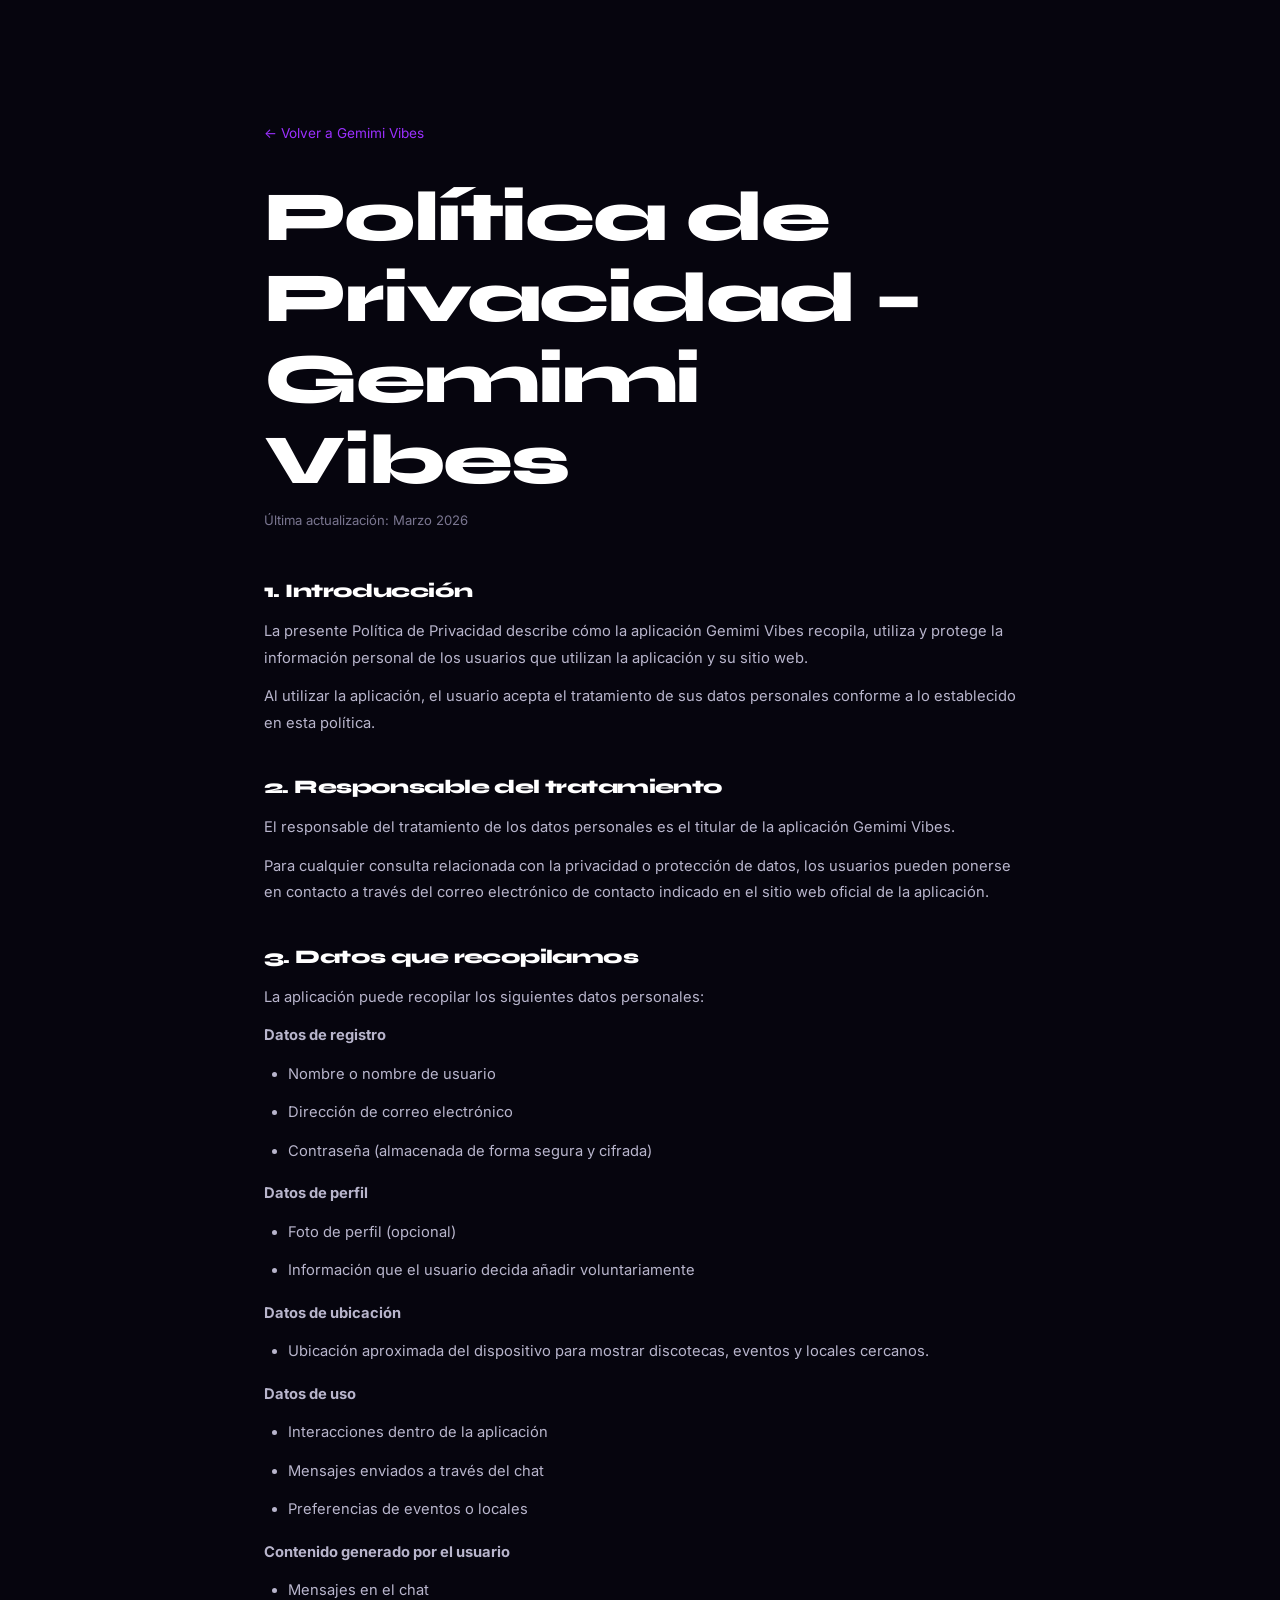
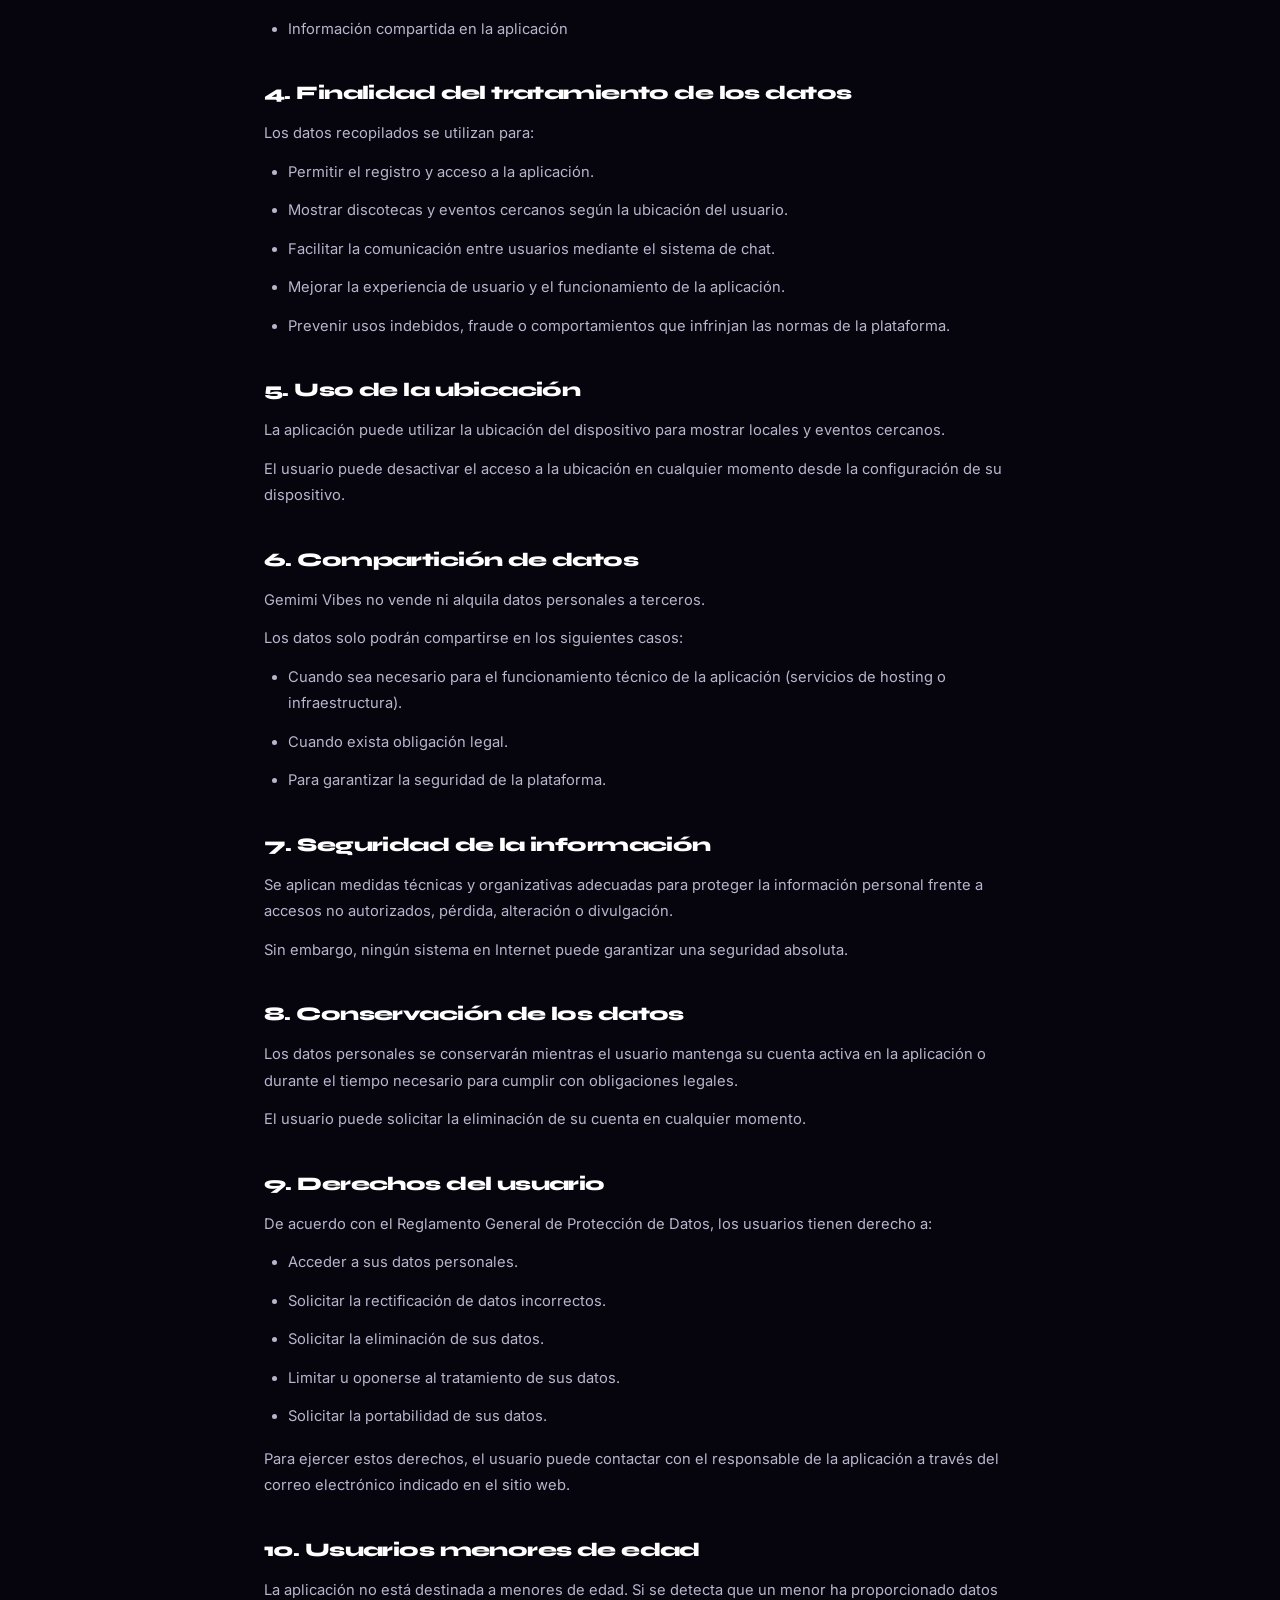
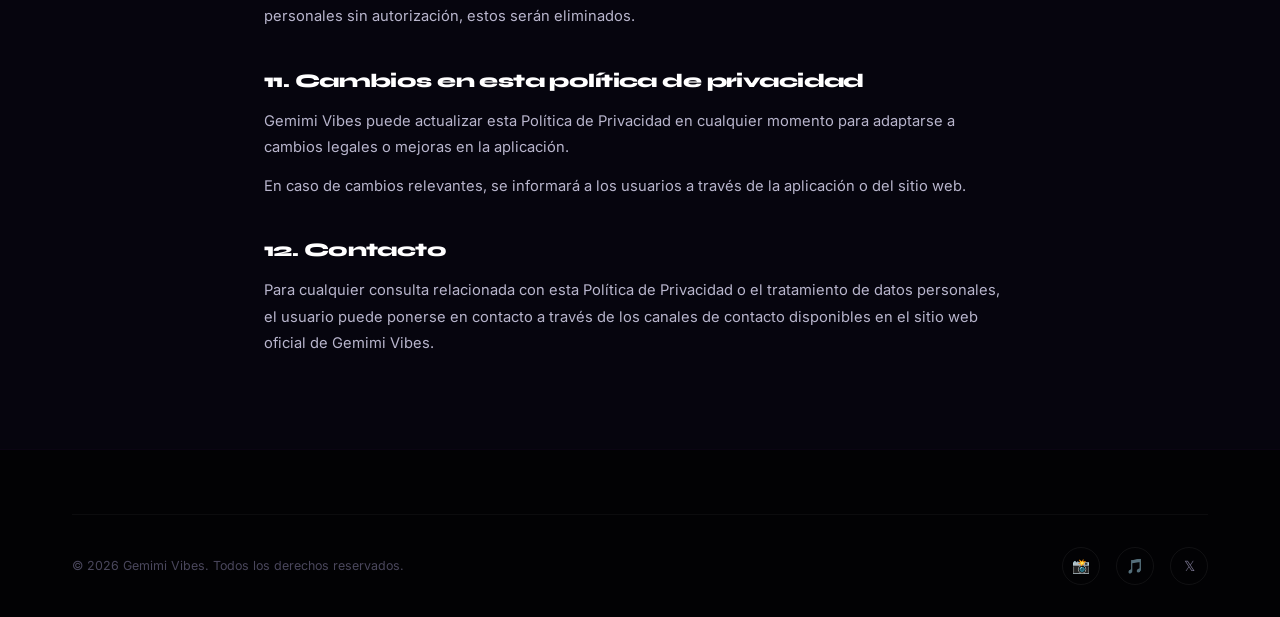
==== commit e405d5b8: "Actualizar politica de privacidad con texto legal completo" ====
--- a/privacidad.html
+++ b/privacidad.html
@@ -72,79 +72,102 @@
 <body>
     <div class="legal-page">
         <a href="index.html" class="legal-back">← Volver a Gemimi Vibes</a>
-        <h1>Política de Privacidad</h1>
+        <h1>Política de Privacidad – Gemimi Vibes</h1>
         <p class="legal-updated">Última actualización: Marzo 2026</p>
 
-        <h2>1. Responsable del Tratamiento</h2>
-        <p>El responsable del tratamiento de los datos personales recogidos a través de esta web y de la aplicación
-            Gemimi Vibes es:</p>
+        <h2>1. Introducción</h2>
+        <p>La presente Política de Privacidad describe cómo la aplicación Gemimi Vibes recopila, utiliza y protege la información personal de los usuarios que utilizan la aplicación y su sitio web.</p>
+        <p>Al utilizar la aplicación, el usuario acepta el tratamiento de sus datos personales conforme a lo establecido en esta política.</p>
+
+        <h2>2. Responsable del tratamiento</h2>
+        <p>El responsable del tratamiento de los datos personales es el titular de la aplicación Gemimi Vibes.</p>
+        <p>Para cualquier consulta relacionada con la privacidad o protección de datos, los usuarios pueden ponerse en contacto a través del correo electrónico de contacto indicado en el sitio web oficial de la aplicación.</p>
+
+        <h2>3. Datos que recopilamos</h2>
+        <p>La aplicación puede recopilar los siguientes datos personales:</p>
+
+        <p><strong>Datos de registro</strong></p>
         <ul>
-            <li><strong>Empresa:</strong> Gemimi Vibes (en adelante, "Gemimi")</li>
-            <li><strong>Email de contacto:</strong> privacidad@gemimi.app</li>
+            <li>Nombre o nombre de usuario</li>
+            <li>Dirección de correo electrónico</li>
+            <li>Contraseña (almacenada de forma segura y cifrada)</li>
         </ul>
 
-        <h2>2. Datos que Recogemos</h2>
-        <p>Podemos recoger los siguientes datos personales:</p>
+        <p><strong>Datos de perfil</strong></p>
         <ul>
-            <li><strong>Datos de registro:</strong> nombre, email, contraseña, fecha de nacimiento</li>
-            <li><strong>Datos de perfil:</strong> fotos, gustos musicales, preferencias de ocio</li>
-            <li><strong>Datos de uso:</strong> historial de eventos, interacciones en la app, estadísticas</li>
-            <li><strong>Datos de geolocalización:</strong> ubicación (solo cuando se usa la función de radar)</li>
-            <li><strong>Datos técnicos:</strong> dirección IP, tipo de dispositivo, navegador, sistema operativo</li>
+            <li>Foto de perfil (opcional)</li>
+            <li>Información que el usuario decida añadir voluntariamente</li>
         </ul>
 
-        <h2>3. Finalidad del Tratamiento</h2>
-        <p>Utilizamos tus datos para:</p>
+        <p><strong>Datos de ubicación</strong></p>
         <ul>
-            <li>Gestionar tu cuenta y proporcionarte acceso a la plataforma</li>
-            <li>Personalizar tu experiencia y mostrarte contenido relevante</li>
-            <li>Gestionar la compra de entradas y reservas</li>
-            <li>Facilitar la comunicación a través de los chats de la app</li>
-            <li>Enviar comunicaciones comerciales (solo con tu consentimiento)</li>
-            <li>Mejorar nuestros servicios mediante análisis anónimos de uso</li>
+            <li>Ubicación aproximada del dispositivo para mostrar discotecas, eventos y locales cercanos.</li>
         </ul>
 
-        <h2>4. Base Legal</h2>
-        <p>El tratamiento de tus datos se basa en:</p>
+        <p><strong>Datos de uso</strong></p>
         <ul>
-            <li><strong>Consentimiento:</strong> para el envío de comunicaciones comerciales y el uso de cookies</li>
-            <li><strong>Ejecución del contrato:</strong> para la prestación del servicio</li>
-            <li><strong>Interés legítimo:</strong> para la mejora de nuestros servicios y la prevención del fraude</li>
+            <li>Interacciones dentro de la aplicación</li>
+            <li>Mensajes enviados a través del chat</li>
+            <li>Preferencias de eventos o locales</li>
         </ul>
 
-        <h2>5. Conservación de Datos</h2>
-        <p>Conservaremos tus datos mientras mantengas tu cuenta activa. Si solicitas la eliminación de tu cuenta,
-            procederemos a borrar tus datos en un plazo máximo de 30 días, salvo obligación legal de conservación.</p>
+        <p><strong>Contenido generado por el usuario</strong></p>
+        <ul>
+            <li>Mensajes en el chat</li>
+            <li>Información compartida en la aplicación</li>
+        </ul>
 
-        <h2>6. Tus Derechos</h2>
-        <p>De acuerdo con el Reglamento General de Protección de Datos (RGPD), tienes derecho a:</p>
+        <h2>4. Finalidad del tratamiento de los datos</h2>
+        <p>Los datos recopilados se utilizan para:</p>
         <ul>
-            <li><strong>Acceso:</strong> solicitar una copia de tus datos personales</li>
-            <li><strong>Rectificación:</strong> corregir datos inexactos o incompletos</li>
-            <li><strong>Supresión:</strong> solicitar la eliminación de tus datos</li>
-            <li><strong>Portabilidad:</strong> recibir tus datos en formato estructurado</li>
-            <li><strong>Oposición:</strong> oponerte al tratamiento de tus datos</li>
-            <li><strong>Limitación:</strong> solicitar la limitación del tratamiento</li>
+            <li>Permitir el registro y acceso a la aplicación.</li>
+            <li>Mostrar discotecas y eventos cercanos según la ubicación del usuario.</li>
+            <li>Facilitar la comunicación entre usuarios mediante el sistema de chat.</li>
+            <li>Mejorar la experiencia de usuario y el funcionamiento de la aplicación.</li>
+            <li>Prevenir usos indebidos, fraude o comportamientos que infrinjan las normas de la plataforma.</li>
         </ul>
-        <p>Para ejercer estos derechos, envía un email a <strong>privacidad@gemimi.app</strong>.</p>
 
-        <h2>7. Cookies</h2>
-        <p>Esta web utiliza cookies técnicas necesarias para el funcionamiento del sitio. No utilizamos cookies de
-            seguimiento ni de publicidad de terceros. Para más información, puedes consultar nuestra política de
-            cookies.</p>
+        <h2>5. Uso de la ubicación</h2>
+        <p>La aplicación puede utilizar la ubicación del dispositivo para mostrar locales y eventos cercanos.</p>
+        <p>El usuario puede desactivar el acceso a la ubicación en cualquier momento desde la configuración de su dispositivo.</p>
 
-        <h2>8. Transferencias Internacionales</h2>
-        <p>Tus datos pueden ser procesados por proveedores de servicios ubicados fuera del Espacio Económico Europeo. En
-            tal caso, garantizamos que existan las salvaguardas adecuadas (cláusulas contractuales tipo, certificación
-            Privacy Shield o equivalente).</p>
+        <h2>6. Compartición de datos</h2>
+        <p>Gemimi Vibes no vende ni alquila datos personales a terceros.</p>
+        <p>Los datos solo podrán compartirse en los siguientes casos:</p>
+        <ul>
+            <li>Cuando sea necesario para el funcionamiento técnico de la aplicación (servicios de hosting o infraestructura).</li>
+            <li>Cuando exista obligación legal.</li>
+            <li>Para garantizar la seguridad de la plataforma.</li>
+        </ul>
 
-        <h2>9. Seguridad</h2>
-        <p>Implementamos medidas técnicas y organizativas apropiadas para proteger tus datos personales, incluyendo
-            cifrado SSL/TLS, acceso restringido y monitorización continua.</p>
+        <h2>7. Seguridad de la información</h2>
+        <p>Se aplican medidas técnicas y organizativas adecuadas para proteger la información personal frente a accesos no autorizados, pérdida, alteración o divulgación.</p>
+        <p>Sin embargo, ningún sistema en Internet puede garantizar una seguridad absoluta.</p>
 
-        <h2>10. Contacto</h2>
-        <p>Si tienes preguntas sobre esta política o sobre el tratamiento de tus datos, contacta con nosotros en
-            <strong>privacidad@gemimi.app</strong>.</p>
+        <h2>8. Conservación de los datos</h2>
+        <p>Los datos personales se conservarán mientras el usuario mantenga su cuenta activa en la aplicación o durante el tiempo necesario para cumplir con obligaciones legales.</p>
+        <p>El usuario puede solicitar la eliminación de su cuenta en cualquier momento.</p>
+
+        <h2>9. Derechos del usuario</h2>
+        <p>De acuerdo con el Reglamento General de Protección de Datos, los usuarios tienen derecho a:</p>
+        <ul>
+            <li>Acceder a sus datos personales.</li>
+            <li>Solicitar la rectificación de datos incorrectos.</li>
+            <li>Solicitar la eliminación de sus datos.</li>
+            <li>Limitar u oponerse al tratamiento de sus datos.</li>
+            <li>Solicitar la portabilidad de sus datos.</li>
+        </ul>
+        <p>Para ejercer estos derechos, el usuario puede contactar con el responsable de la aplicación a través del correo electrónico indicado en el sitio web.</p>
+
+        <h2>10. Usuarios menores de edad</h2>
+        <p>La aplicación no está destinada a menores de edad. Si se detecta que un menor ha proporcionado datos personales sin autorización, estos serán eliminados.</p>
+
+        <h2>11. Cambios en esta política de privacidad</h2>
+        <p>Gemimi Vibes puede actualizar esta Política de Privacidad en cualquier momento para adaptarse a cambios legales o mejoras en la aplicación.</p>
+        <p>En caso de cambios relevantes, se informará a los usuarios a través de la aplicación o del sitio web.</p>
+
+        <h2>12. Contacto</h2>
+        <p>Para cualquier consulta relacionada con esta Política de Privacidad o el tratamiento de datos personales, el usuario puede ponerse en contacto a través de los canales de contacto disponibles en el sitio web oficial de Gemimi Vibes.</p>
     </div>
 
     <footer class="footer">
--- a/styles.css
+++ b/styles.css
@@ -1357,6 +1357,12 @@
   line-height: 1.7;
 }
 
+/* Wrapper for mobile horizontal layout — transparent on desktop */
+.feature-card-text {
+  display: contents;
+  /* en desktop no cambia nada: h3 y p siguen siendo hijos directos */
+}
+
 /* ============================================
    FEATURES — BUSINESSES
    ============================================ */
@@ -2158,6 +2164,33 @@
   }
 }
 
+/* ============ MARTINI DIVIDER ============ */
+.martini-divider {
+  display: flex;
+  justify-content: center;
+  align-items: center;
+  padding: 0;
+  margin: calc(-1 * var(--space-3xl)) 0;
+  position: relative;
+  z-index: 2;
+}
+
+.martini-divider-img {
+  width: 280px;
+  height: auto;
+  opacity: 0.9;
+  filter: drop-shadow(0 0 12px rgba(255, 77, 106, 0.3));
+}
+
+/* Reducir espacio inferior del hero y superior de clientes */
+#hero {
+  padding-bottom: var(--space-md);
+}
+
+#clients {
+  padding-top: var(--space-lg);
+}
+
 @media (max-width: 768px) {
   section {
     padding: var(--space-3xl) 0;
@@ -2167,6 +2200,13 @@
     padding: 0 var(--space-lg);
   }
 
+  /* ---- Cursor: oculto en móvil (touch) ---- */
+  #cursor-glow,
+  #cursor-dot {
+    display: none !important;
+  }
+
+  /* ---- Navbar ---- */
   .nav-links {
     display: none;
     position: fixed;
@@ -2183,8 +2223,19 @@
     z-index: 999;
   }
 
-  .nav-links.active {
+  .nav-links.open {
     display: flex;
+  }
+
+  /* Nav links más grandes para touch */
+  .nav-links a {
+    font-size: 1.1rem;
+    padding: 10px 0;
+  }
+
+  .nav-cta {
+    font-size: 0.95rem !important;
+    padding: 14px 28px !important;
   }
 
   .nav-toggle {
@@ -2192,22 +2243,116 @@
     z-index: 1001;
   }
 
-  .features-grid {
+  /* ---- Intro: skip siempre visible en móvil ---- */
+  #skip-intro {
+    opacity: 1 !important;
+    pointer-events: auto !important;
+    transform: translateY(0) !important;
+  }
+
+  /* Elementos decorativos del intro ocultos en móvil para mayor limpieza */
+  .intro-glow-ring,
+  .intro-orb-1,
+  .intro-orb-2,
+  .intro-orb-3 {
+    display: none;
+  }
+
+  /* Hero: stack to 1 column, text first then mockup */
+  .hero-content {
     grid-template-columns: 1fr;
+    text-align: center;
+    gap: var(--space-2xl);
+  }
+
+  .hero-text {
+    max-width: 100%;
+  }
+
+  .hero-text p {
+    max-width: 100%;
+  }
+
+  .hero-buttons {
+    justify-content: center;
   }
 
   .hero-stats {
-    flex-direction: column;
-    gap: var(--space-lg);
-    align-items: center;
+    justify-content: center;
+    flex-wrap: wrap;
+    gap: var(--space-xl);
   }
 
   .stat-item {
     text-align: center;
   }
 
+  /* Hide float cards — they overflow on mobile */
+  .hero-float-card {
+    display: none;
+  }
+
+  /* Smaller mockup centered */
   .phone-mockup {
     width: 220px;
+  }
+
+  /* Business section: stack to 1 column */
+  .business-layout {
+    grid-template-columns: 1fr;
+    gap: var(--space-2xl);
+  }
+
+  /* ---- Feature cards: carrusel horizontal con swipe ---- */
+  .features-grid {
+    display: flex;
+    flex-direction: row;
+    /* Convertir el grid en flex horizontal */
+    overflow-x: scroll;
+    scroll-snap-type: x mandatory;
+    -webkit-overflow-scrolling: touch;
+    gap: var(--space-md);
+    padding: 4px var(--space-lg) var(--space-xl);
+    /* padding lateral para que la primera card no esté pegada al borde */
+    margin: 0 calc(-1 * var(--space-lg));
+    /* compensar el padding del container */
+    /* Ocultar scrollbar visualmente */
+    scrollbar-width: none;
+    -ms-overflow-style: none;
+  }
+
+  .features-grid::-webkit-scrollbar {
+    display: none;
+  }
+
+  /* Cada card: ancho fijo, layout vertical original */
+  .feature-card {
+    flex-shrink: 0;
+    width: 78vw;
+    max-width: 280px;
+    scroll-snap-align: start;
+    display: flex;
+    flex-direction: column;
+    align-items: flex-start;
+    padding: var(--space-xl);
+  }
+
+  .feature-card-text {
+    display: block;
+  }
+
+  .feature-icon {
+    margin-bottom: var(--space-lg);
+  }
+
+  .feature-card h3 {
+    font-size: 1.05rem;
+    margin-bottom: var(--space-sm);
+  }
+
+  .feature-card p {
+    font-size: 0.85rem;
+    line-height: 1.6;
   }
 
   .dashboard-stats-row {
@@ -2228,6 +2373,34 @@
     flex-direction: column;
     align-items: center;
   }
+
+  /* ---- Botones: más grandes para touch ---- */
+  .btn {
+    min-height: 52px;
+    padding: 16px 30px;
+    font-size: 0.92rem;
+  }
+
+  .btn-primary {
+    width: 100%;
+    justify-content: center;
+  }
+
+  .hero-buttons {
+    flex-direction: column;
+    align-items: stretch;
+    gap: var(--space-md);
+  }
+
+  /* Ocultar barra de progreso (no relevante en touch) */
+  #scroll-progress {
+    display: none;
+  }
+
+  /* Slogan divider: smaller padding */
+  .slogan-divider {
+    padding: 70px 0;
+  }
 }
 
 @media (max-width: 480px) {
@@ -2238,6 +2411,42 @@
 
   .btn {
     justify-content: center;
+  }
+
+  /* Hero stats: 2x2 grid on small screens */
+  .hero-stats {
+    display: grid;
+    grid-template-columns: 1fr 1fr;
+    gap: var(--space-lg);
+  }
+
+  /* Smaller section padding */
+  section {
+    padding: var(--space-2xl) 0;
+  }
+}
+
+/* ============ TABLET BREAKPOINT ============ */
+@media (min-width: 769px) and (max-width: 1024px) {
+
+  /* Features: 2 columns on tablet */
+  .features-grid {
+    grid-template-columns: repeat(2, 1fr);
+  }
+
+  /* Hero: slightly reduced gap */
+  .hero-content {
+    gap: var(--space-2xl);
+  }
+
+  .phone-mockup {
+    width: 250px;
+  }
+
+  /* Business: stack on tablet too */
+  .business-layout {
+    grid-template-columns: 1fr;
+    gap: var(--space-2xl);
   }
 }
 
